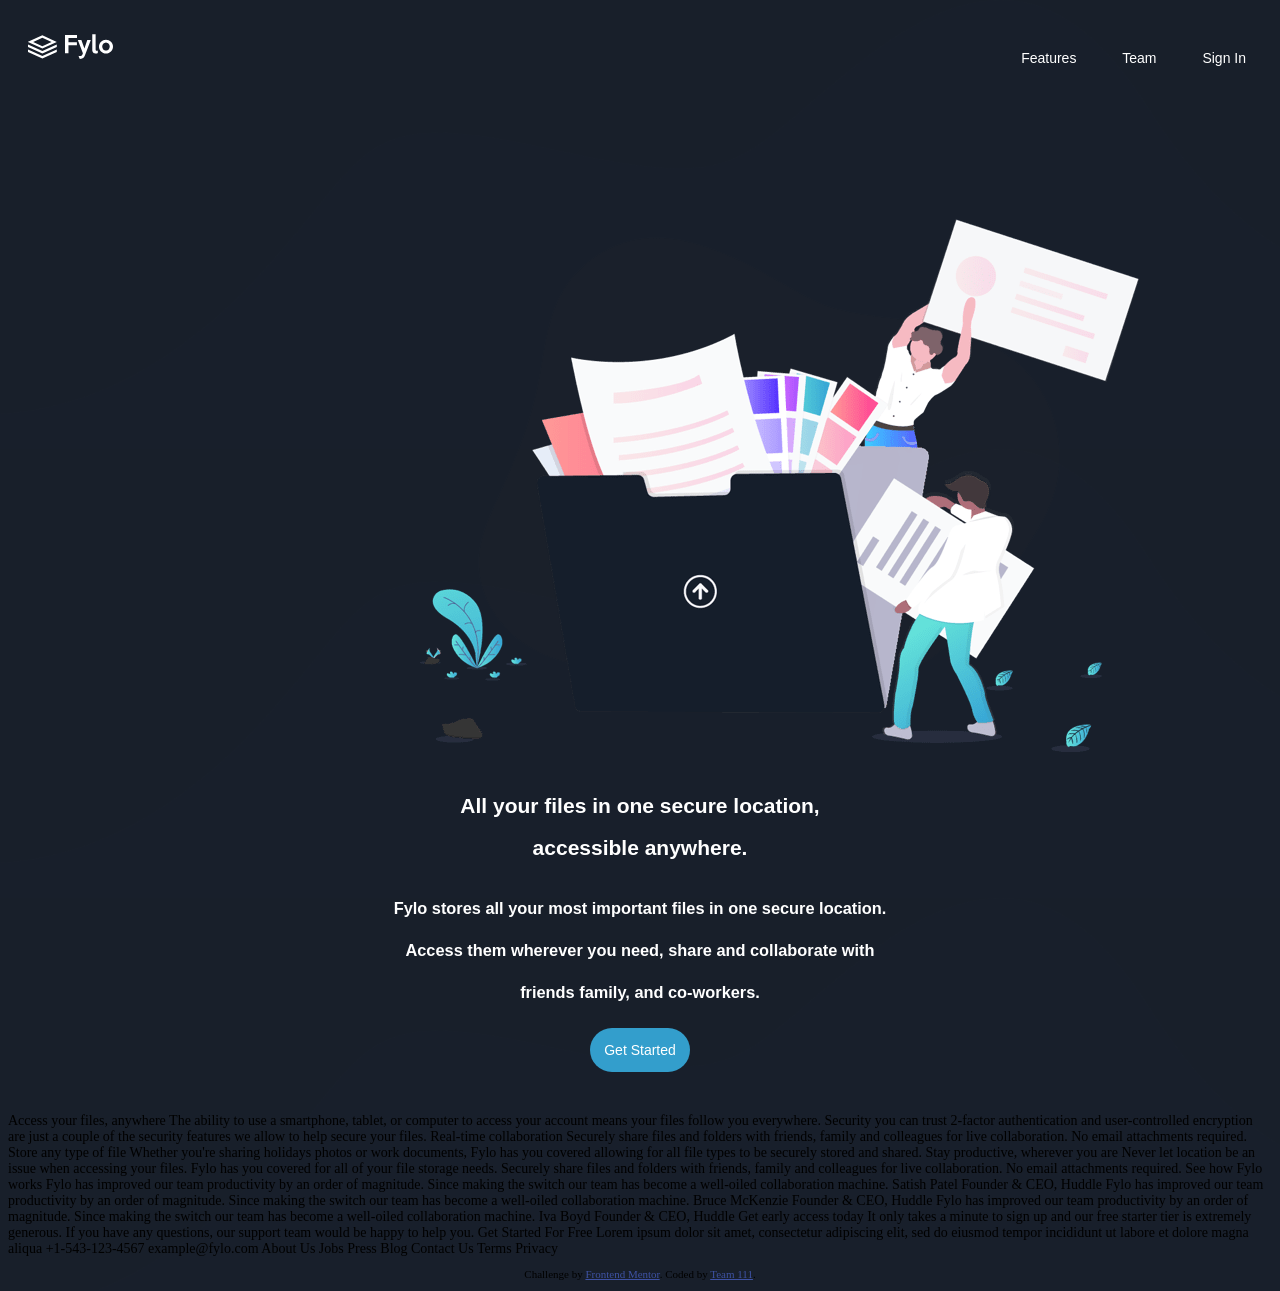
==== index.html @ 0389bb08 "added first section" ====
<!DOCTYPE html>
<html lang="en">
<head>
  <meta charset="UTF-8">
  <meta name="viewport" content="width=device-width, initial-scale=1.0"> <!-- displays site properly based on user's device -->

  <link rel="icon" type="image/png" sizes="32x32" href="./images/favicon-32x32.png">
  <link rel="stylesheet" href="style.css">
  <title>Frontend Mentor | Fylo landing page with dark theme and features grid</title>

 
</head>
<body>
  <section class="home-section">
  <nav id="navbar">
        <!-- navigation bar -->
        <div class="navigator">
         <a href="#" class="logo"> <img src="images/logo.svg"  alt="logo"> </a>
            <ul>
                <li><a href="#">Features</a></li>
                <li><a href="#">Team</a></li>
                <li><a href="#">Sign In</a></li>
            </ul>
        </div>
</nav>
<div class="home-texts">
  <img src="images/illustration-intro.png" class="intro-illustration" alt="">
<h2>  All your files in one secure location,<br> accessible anywhere.</h2>
<h3>
  Fylo stores all your most important files in one secure location. <br> Access them wherever 
  you need, share and collaborate with <br> friends family, and co-workers.</h3>
<a href="#" class="get-started-btn">  Get Started
</a>
</div>
</section>




  Access your files, anywhere

  The ability to use a smartphone, tablet, or computer to access your account means your 
  files follow you everywhere.

  Security you can trust

  2-factor authentication and user-controlled encryption are just a couple of the security 
  features we allow to help secure your files.

  Real-time collaboration

  Securely share files and folders with friends, family and colleagues for live collaboration. 
  No email attachments required.

  Store any type of file

  Whether you're sharing holidays photos or work documents, Fylo has you covered allowing for all 
  file types to be securely stored and shared.

  Stay productive, wherever you are

  Never let location be an issue when accessing your files. Fylo has you covered for all of your file 
  storage needs.

  Securely share files and folders with friends, family and colleagues for live collaboration. No email 
  attachments required.

  See how Fylo works

  Fylo has improved our team productivity by an order of magnitude. Since making the switch our team has 
  become a well-oiled collaboration machine.

  Satish Patel
  Founder & CEO, Huddle

  Fylo has improved our team productivity by an order of magnitude. Since making the switch our team has 
  become a well-oiled collaboration machine.

  Bruce McKenzie
  Founder & CEO, Huddle

  Fylo has improved our team productivity by an order of magnitude. Since making the switch our team has 
  become a well-oiled collaboration machine.

  Iva Boyd
  Founder & CEO, Huddle

  Get early access today

  It only takes a minute to sign up and our free starter tier is extremely generous. If you have any 
  questions, our support team would be happy to help you.

  Get Started For Free

  Lorem ipsum dolor sit amet, consectetur adipiscing elit, sed do eiusmod tempor incididunt ut labore et 
  dolore magna aliqua

  +1-543-123-4567
  example@fylo.com

  About Us
  Jobs
  Press
  Blog

  Contact Us
  Terms
  Privacy

  <footer>
    <p class="attribution">
      Challenge by <a href="https://www.frontendmentor.io?ref=challenge" target="_blank">Frontend Mentor</a>. 
      Coded by <a href="#">Team 111</a>.
    </p>
  </footer>
</body>
</html>
---- style.css ----
body{
    background-image: url('images/bg-curvy-desktop.svg');
    background-color: hsl(218, 28%, 13%);
    font-size: 14px;
}
/* for entire home section */
.home-section{
    margin-bottom: 3em;
    font-family:sans-serif;
    /* border: 2px solid red; */
}
/* for all the texts on the first section i.e all home texts */
.home-texts{
    text-align: center;
    color: hsl(0, 0%, 100%);
    line-height: 3em;
    }
    

/* logo styling */
a img{
    height: 25px;
    margin-left: 1em;
    /* margin-top: 3em; */
    position: relative;
    top: 26px;
    left: 6px;
}
/* for the nav links */
.navigator{
    position: fixed;
    width: 100%;
    
}

nav ul li {
    list-style-type: none;
    display: inline;
    margin-right: 3em;
    margin-top: 1em;
    /* margin: 0.5em 2em 2em 4em; */
}

nav ul li a {
    text-decoration: none;
    color: hsl(0, 0%, 100%);
    /* border: 2px solid red; */

}
nav ul li a:hover{
    text-decoration: underline;
}

nav ul {
    text-align: right;
}

.intro-illustration{
    position: relative;
    margin-top:15em;
    margin-left: 20em;
}
.get-started-btn{
    text-decoration: none;
    color: hsl(0, 0%, 100%);
    border: 15px   hsl(198, 60%, 50%);
    border-radius: 30px;
    background-color:  hsl(198, 60%, 50%);
    padding: 1em;
}

  .attribution { font-size: 11px; text-align: center; }
  .attribution a { color: hsl(228, 45%, 44%); }
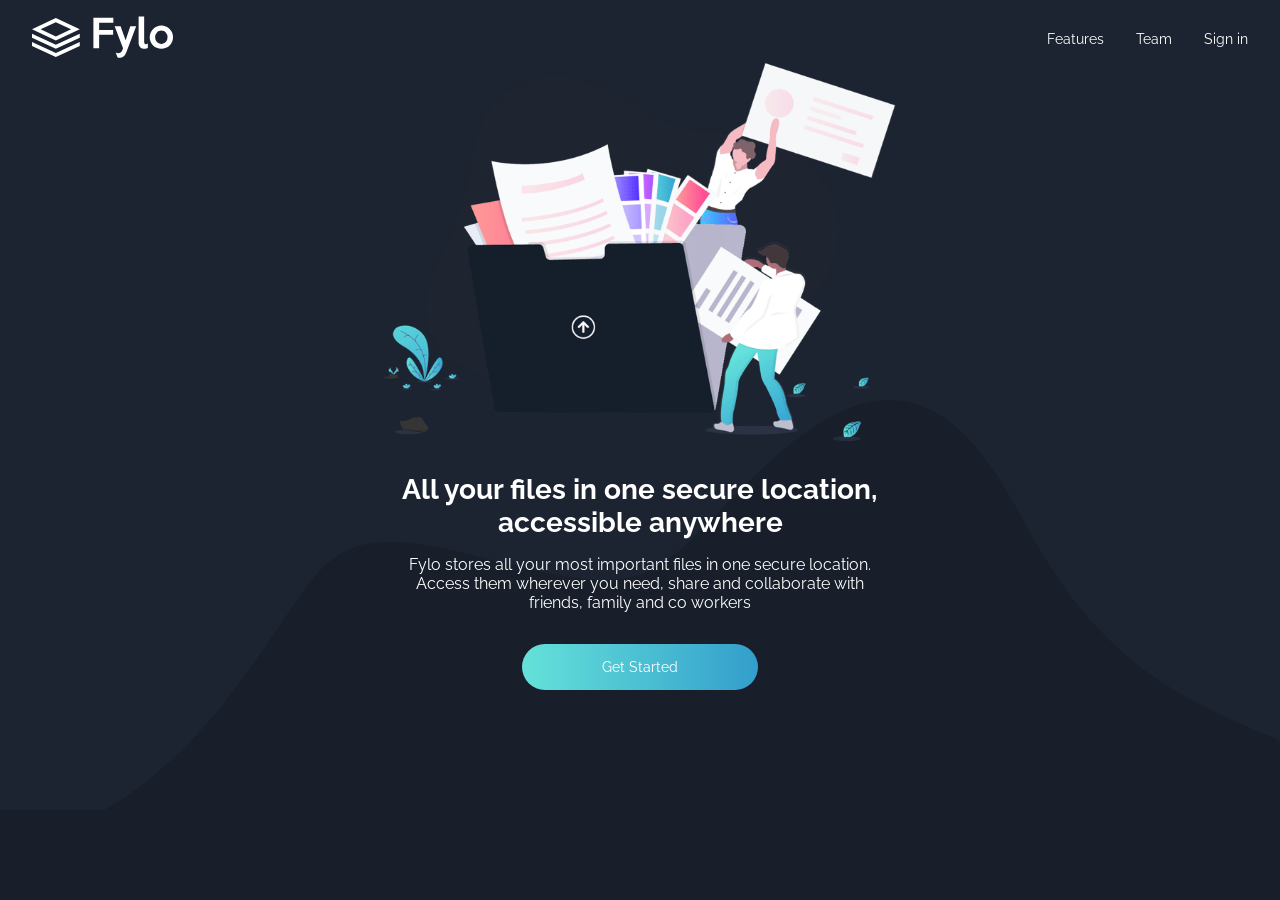
==== commit b5b84fd1: "Header section only" ====
--- a/index.html
+++ b/index.html
@@ -1,117 +1,48 @@
 <!DOCTYPE html>
 <html lang="en">
 <head>
-  <meta charset="UTF-8">
-  <meta name="viewport" content="width=device-width, initial-scale=1.0"> <!-- displays site properly based on user's device -->
-
-  <link rel="icon" type="image/png" sizes="32x32" href="./images/favicon-32x32.png">
-  <link rel="stylesheet" href="style.css">
-  <title>Frontend Mentor | Fylo landing page with dark theme and features grid</title>
-
- 
+    <meta charset="UTF-8">
+    <meta http-equiv="X-UA-Compatible" content="IE=edge">
+    <meta name="viewport" content="width=device-width, initial-scale=1.0">
+    <link rel="stylesheet" href="style.css">
+    <link rel="preconnect" href="https://fonts.googleapis.com">
+    <link rel="preconnect" href="https://fonts.gstatic.com" crossorigin>
+    <link href="https://fonts.googleapis.com/css2?family=Raleway:wght@400;700&display=swap" rel="stylesheet">
+    <link rel="preconnect" href="https://fonts.googleapis.com">
+    <link rel="preconnect" href="https://fonts.gstatic.com" crossorigin>
+    <link href="https://fonts.googleapis.com/css2?family=Open+Sans:wght@400;700&display=swap" rel="stylesheet">
+    <title>Fylo</title>
 </head>
 <body>
-  <section class="home-section">
-  <nav id="navbar">
-        <!-- navigation bar -->
-        <div class="navigator">
-         <a href="#" class="logo"> <img src="images/logo.svg"  alt="logo"> </a>
-            <ul>
-                <li><a href="#">Features</a></li>
-                <li><a href="#">Team</a></li>
-                <li><a href="#">Sign In</a></li>
-            </ul>
-        </div>
-</nav>
-<div class="home-texts">
-  <img src="images/illustration-intro.png" class="intro-illustration" alt="">
-<h2>  All your files in one secure location,<br> accessible anywhere.</h2>
-<h3>
-  Fylo stores all your most important files in one secure location. <br> Access them wherever 
-  you need, share and collaborate with <br> friends family, and co-workers.</h3>
-<a href="#" class="get-started-btn">  Get Started
-</a>
-</div>
-</section>
-
-
-
-
-  Access your files, anywhere
-
-  The ability to use a smartphone, tablet, or computer to access your account means your 
-  files follow you everywhere.
-
-  Security you can trust
-
-  2-factor authentication and user-controlled encryption are just a couple of the security 
-  features we allow to help secure your files.
-
-  Real-time collaboration
-
-  Securely share files and folders with friends, family and colleagues for live collaboration. 
-  No email attachments required.
-
-  Store any type of file
-
-  Whether you're sharing holidays photos or work documents, Fylo has you covered allowing for all 
-  file types to be securely stored and shared.
-
-  Stay productive, wherever you are
-
-  Never let location be an issue when accessing your files. Fylo has you covered for all of your file 
-  storage needs.
-
-  Securely share files and folders with friends, family and colleagues for live collaboration. No email 
-  attachments required.
-
-  See how Fylo works
-
-  Fylo has improved our team productivity by an order of magnitude. Since making the switch our team has 
-  become a well-oiled collaboration machine.
-
-  Satish Patel
-  Founder & CEO, Huddle
-
-  Fylo has improved our team productivity by an order of magnitude. Since making the switch our team has 
-  become a well-oiled collaboration machine.
-
-  Bruce McKenzie
-  Founder & CEO, Huddle
-
-  Fylo has improved our team productivity by an order of magnitude. Since making the switch our team has 
-  become a well-oiled collaboration machine.
-
-  Iva Boyd
-  Founder & CEO, Huddle
-
-  Get early access today
-
-  It only takes a minute to sign up and our free starter tier is extremely generous. If you have any 
-  questions, our support team would be happy to help you.
-
-  Get Started For Free
-
-  Lorem ipsum dolor sit amet, consectetur adipiscing elit, sed do eiusmod tempor incididunt ut labore et 
-  dolore magna aliqua
-
-  +1-543-123-4567
-  example@fylo.com
-
-  About Us
-  Jobs
-  Press
-  Blog
-
-  Contact Us
-  Terms
-  Privacy
-
-  <footer>
-    <p class="attribution">
-      Challenge by <a href="https://www.frontendmentor.io?ref=challenge" target="_blank">Frontend Mentor</a>. 
-      Coded by <a href="#">Team 111</a>.
-    </p>
-  </footer>
+   <div class="outer">
+       <div class="container">
+           <div class="home-section">
+               <nav>
+                   <div class="logo">
+                       <img src="./images/logo.svg" alt="logo">
+                   </div>
+                   <div class="links">
+                       <ul>
+                           <li><a href="#">Features</a></li>
+                           <li><a href="#">Team</a></li>
+                           <li><a href="#">Sign in</a></li>
+                       </ul>
+                   </div>
+               </nav>
+               <div class="home-texts">
+                   <img src="./images/illustration-intro.png" alt="illustration intro">
+                   <h1>All your files in one secure location, <br>
+                    accessible anywhere</h1>
+                    <h3>Fylo stores all your most important files in one secure location. <br>
+                        Access them wherever you need, share and collaborate with <br>
+                        friends, family and co workers </h3>
+                    <a class="btn-get-started" href="#">Get Started</a>
+               </div>
+               <div class="wave">
+                   <img src="./images/bg-curvy-desktop.svg" alt="wave">
+               </div>
+           </div>
+       </div>
+   </div>
 </body>
 </html>
--- a/style.css
+++ b/style.css
@@ -1,73 +1,81 @@
+*{
+    margin: 0;
+    padding: 0;
+    box-sizing: border-box;
+}
 body{
-    background-image: url('images/bg-curvy-desktop.svg');
     background-color: hsl(218, 28%, 13%);
     font-size: 14px;
+    font-family: 'Open Sans', sans-serif;
 }
-/* for entire home section */
+body a,h1,h2,h3{
+    color: #fff;
+    text-decoration: none;
+    font-family: 'Raleway', sans-serif;
+}
+body ul{
+    list-style: none;
+}
+.container{
+    max-width: 1440px;
+    margin: 0 auto;
+}
+.outer{
+    background: hsl(217, 28%, 15%);
+}
 .home-section{
-    margin-bottom: 3em;
-    font-family:sans-serif;
-    /* border: 2px solid red; */
-}
-/* for all the texts on the first section i.e all home texts */
-.home-texts{
-    text-align: center;
-    color: hsl(0, 0%, 100%);
-    line-height: 3em;
-    }
-    
-
-/* logo styling */
-a img{
-    height: 25px;
-    margin-left: 1em;
-    /* margin-top: 3em; */
-    position: relative;
-    top: 26px;
-    left: 6px;
-}
-/* for the nav links */
-.navigator{
-    position: fixed;
-    width: 100%;
+    height: 90vh;
     
 }
-
-nav ul li {
-    list-style-type: none;
-    display: inline;
-    margin-right: 3em;
-    margin-top: 1em;
-    /* margin: 0.5em 2em 2em 4em; */
+nav{
+    display: flex;
+    align-items: center;
+    justify-content: space-between;
+    margin: 0 2rem;
+    padding-top: 1rem;
 }
-
-nav ul li a {
-    text-decoration: none;
-    color: hsl(0, 0%, 100%);
-    /* border: 2px solid red; */
-
+nav .links ul{
+    display: flex;
 }
-nav ul li a:hover{
-    text-decoration: underline;
+nav .links ul li{
+    margin-left: 2rem;
 }
-
-nav ul {
-    text-align: right;
+nav .logo img{
+    width: 80%;
 }
-
-.intro-illustration{
+.home-texts{
+    display: grid;
+    place-items: center;
+    text-align: center;
     position: relative;
-    margin-top:15em;
-    margin-left: 20em;
+    z-index: 20;
 }
-.get-started-btn{
-    text-decoration: none;
-    color: hsl(0, 0%, 100%);
-    border: 15px   hsl(198, 60%, 50%);
-    border-radius: 30px;
-    background-color:  hsl(198, 60%, 50%);
-    padding: 1em;
+.home-texts img{
+    width: 40%;
 }
-
-  .attribution { font-size: 11px; text-align: center; }
-  .attribution a { color: hsl(228, 45%, 44%); }
+.home-texts h1{
+    padding: 2rem 0 1rem 0;
+}
+.home-texts h3{
+    font-weight: 400;
+    padding-bottom: 2rem;
+}
+.home-texts .btn-get-started{
+    background: linear-gradient(to right, hsl(176, 68%, 64%), hsl(198, 60%, 50%));
+    padding: 15px 80px;
+    border-radius: 50px;
+}
+.wave{
+    position: absolute;
+    right: 0;
+    left: 0;
+    top: 25rem;
+    z-index: 10;
+    overflow-x: hidden;
+}
+.wave img{
+    width: 100vw;
+    height: 30rem;
+    max-width: 100vw;
+    margin: 0 calc(-50vw + 50%);
+}
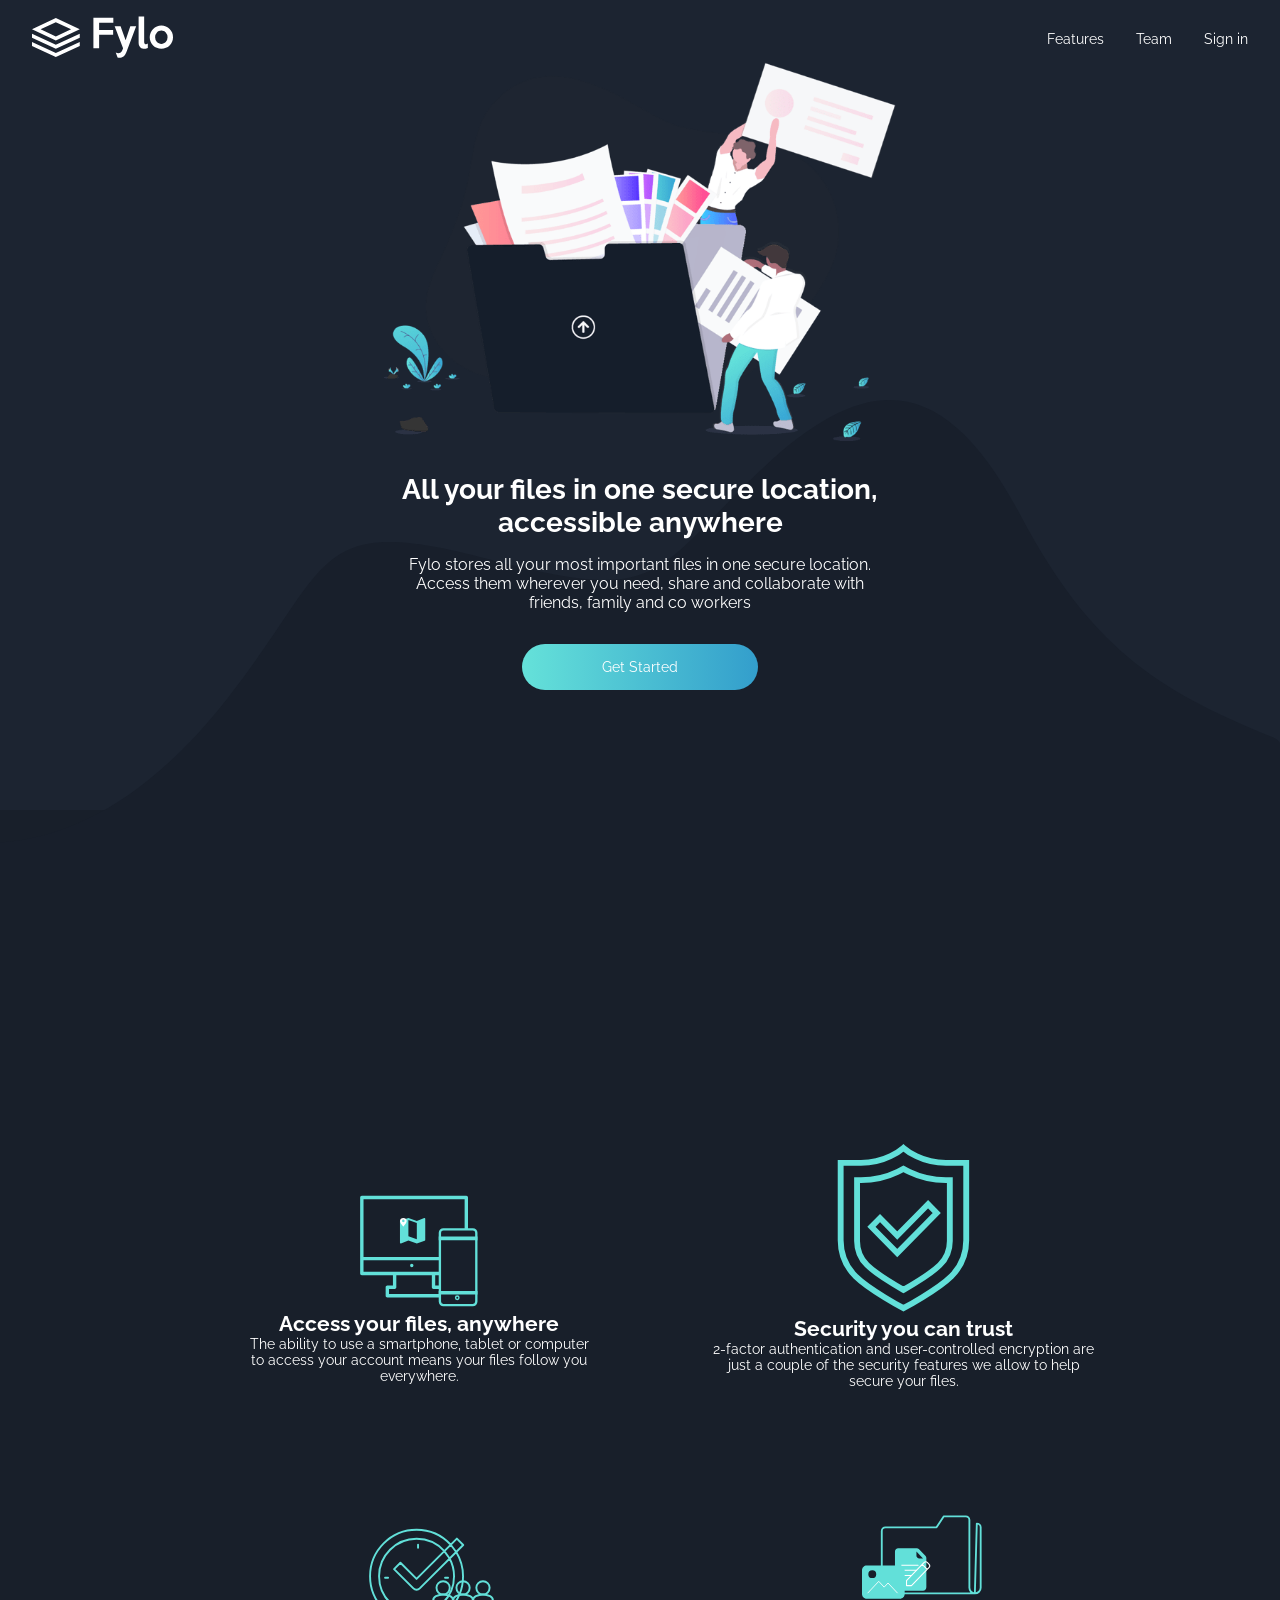
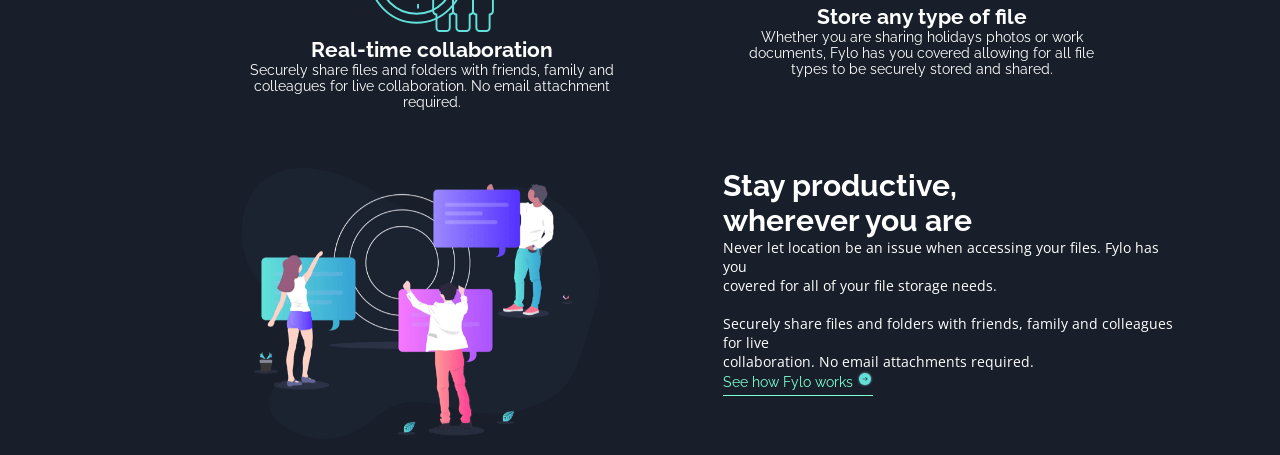
==== commit 956345e9: "added second section" ====
--- a/index.html
+++ b/index.html
@@ -44,5 +44,66 @@
            </div>
        </div>
    </div>
+   <section>
+    <div class="row">
+      <div class="column-1">
+        <!--Image-->
+      <img class="icon-image" src="images/icon-access-anywhere.svg" alt="This is an icon">
+        <h1>Access your files, anywhere</h1>
+        <p class="P1">The ability to use a smartphone, tablet or computer<br>
+          to access your account means your files follow you <br>
+          everywhere.</p>
+      </div>
+
+      <div class="column-2">
+        <!--Image-->
+        <img class="icon-image" src="images/icon-security.svg" alt="this is an icon">
+        <h1>Security you can trust</h1>
+        <p class="P1">2-factor authentication and user-controlled encryption are <br>
+          just a couple of the security features we allow to help <br>
+          secure your files.</p>
+      </div>
+    </div>
+
+    <div class="row">
+
+      <div class="column-1">
+        <img class="icon-image" src="images/icon-collaboration.svg" alt="This is also an Icon">
+
+        <h1>Real-time collaboration</h1>
+        <p class="P1">Securely share files and folders with friends, family and <br>
+          colleagues for live collaboration. No email attachment <br>
+          required.</p>
+      </div>
+      <br><br>
+      <div class="column-2">
+        <img class="icon-image" src="images/icon-any-file.svg" alt="This is an Icon">
+        <h1>Store any type of file</h1>
+        <p class="P1">Whether you are sharing holidays photos or work <br>
+          documents, Fylo has you covered allowing for all file <br>
+           types to be securely stored and shared.</p>
+      </div>
+
+    </div>
+
+
+    <div class="bottom">
+      <img class="illustration-image" src="images/illustration-stay-productive.png" alt="this is a picture">
+      <h1 class="arrow">Stay productive,<br> wherever you are</h1>
+      <p class="P2">Never let location be an issue when accessing
+        your files. Fylo has you  <br>
+        covered for all of your file storage needs.</p><br>
+      <p class="P2">Securely share files and folders with friends, family and colleagues for live <br>
+
+        collaboration. No email attachments required.</p>
+        <div class="move">
+        <a href="#" class="third-link">See how Fylo works
+          <img src="images/icon-arrow.svg"></a>
+        </div>
+    </div>
+    <div>
+     
+    </div>
+  </section>
 </body>
 </html>
--- a/style.css
+++ b/style.css
@@ -78,4 +78,71 @@
     height: 30rem;
     max-width: 100vw;
     margin: 0 calc(-50vw + 50%);
-}+}
+section{
+    display: -ms-grid;
+    display: grid;
+    place-items: center;
+    text-align: center;
+    width: 100%;
+    margin: 1rem 2rem;
+    padding-top: 18rem;
+}
+.icon-image{
+    width: 35%;
+}
+.h3 {
+  text-align: left;
+  ;
+}
+.P1{
+    font-weight: 400 700;
+    padding-bottom: 2em;
+    font-family: 'Raleway', sans-serif;
+    color: #fff;
+}
+
+.row {
+  margin: 30px;
+  width: 100%;
+  position: relative;
+}
+.column-1 {
+  float: left;
+  margin-left: 17%;
+  margin-top: 4%;
+}
+.column-2 {
+  float: right;
+  margin-right: 17%;
+}
+
+.bottom {
+  width: 80%;
+}
+
+.illustration-image {
+  float: left;
+  width: 35%;
+  margin-left: 8%;
+  margin-right: 12%;
+
+}
+
+.P2 {
+  text-align: left;
+  color: white;
+}
+.arrow{
+  font-size: 30px;
+  text-align: left;
+}
+.third-link{
+  color: aquamarine;
+  border-bottom: 1.5px solid;
+  padding-bottom: 5px;
+  
+}
+.move{
+  text-align: left;
+}
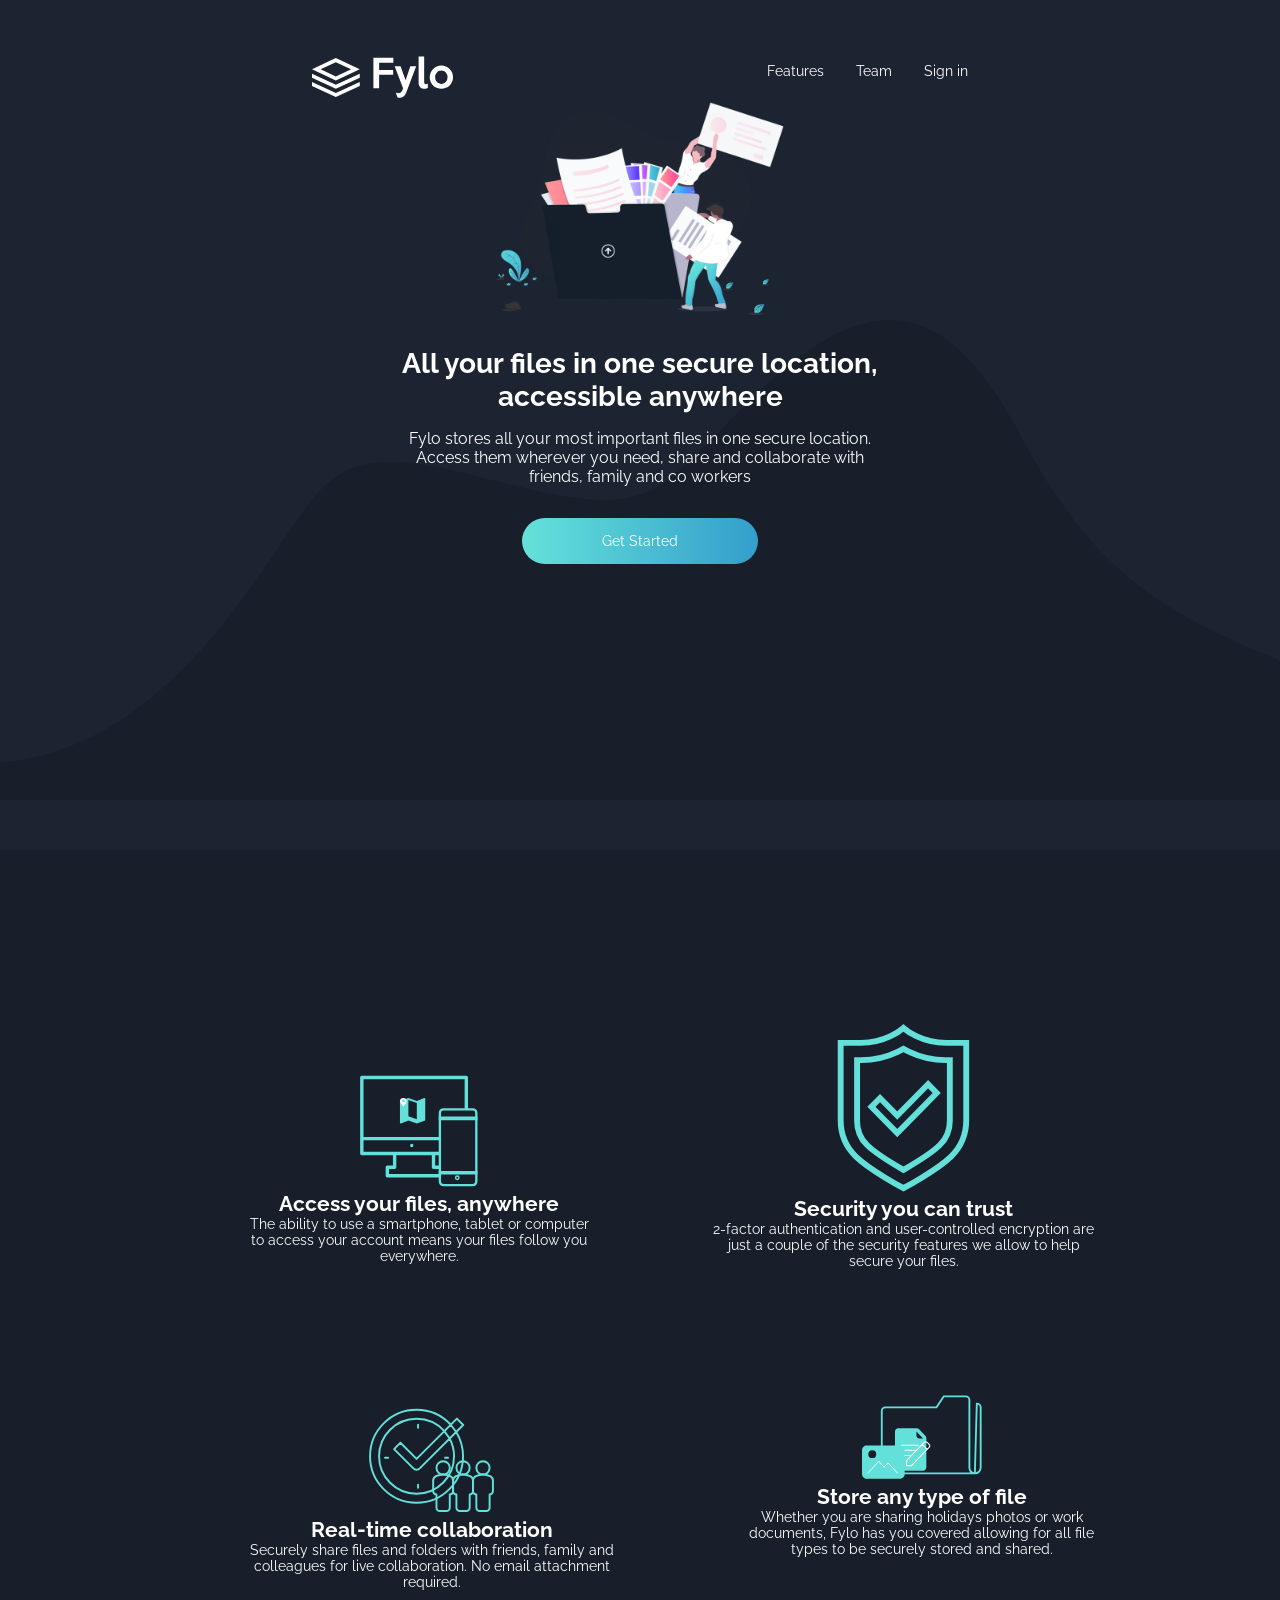
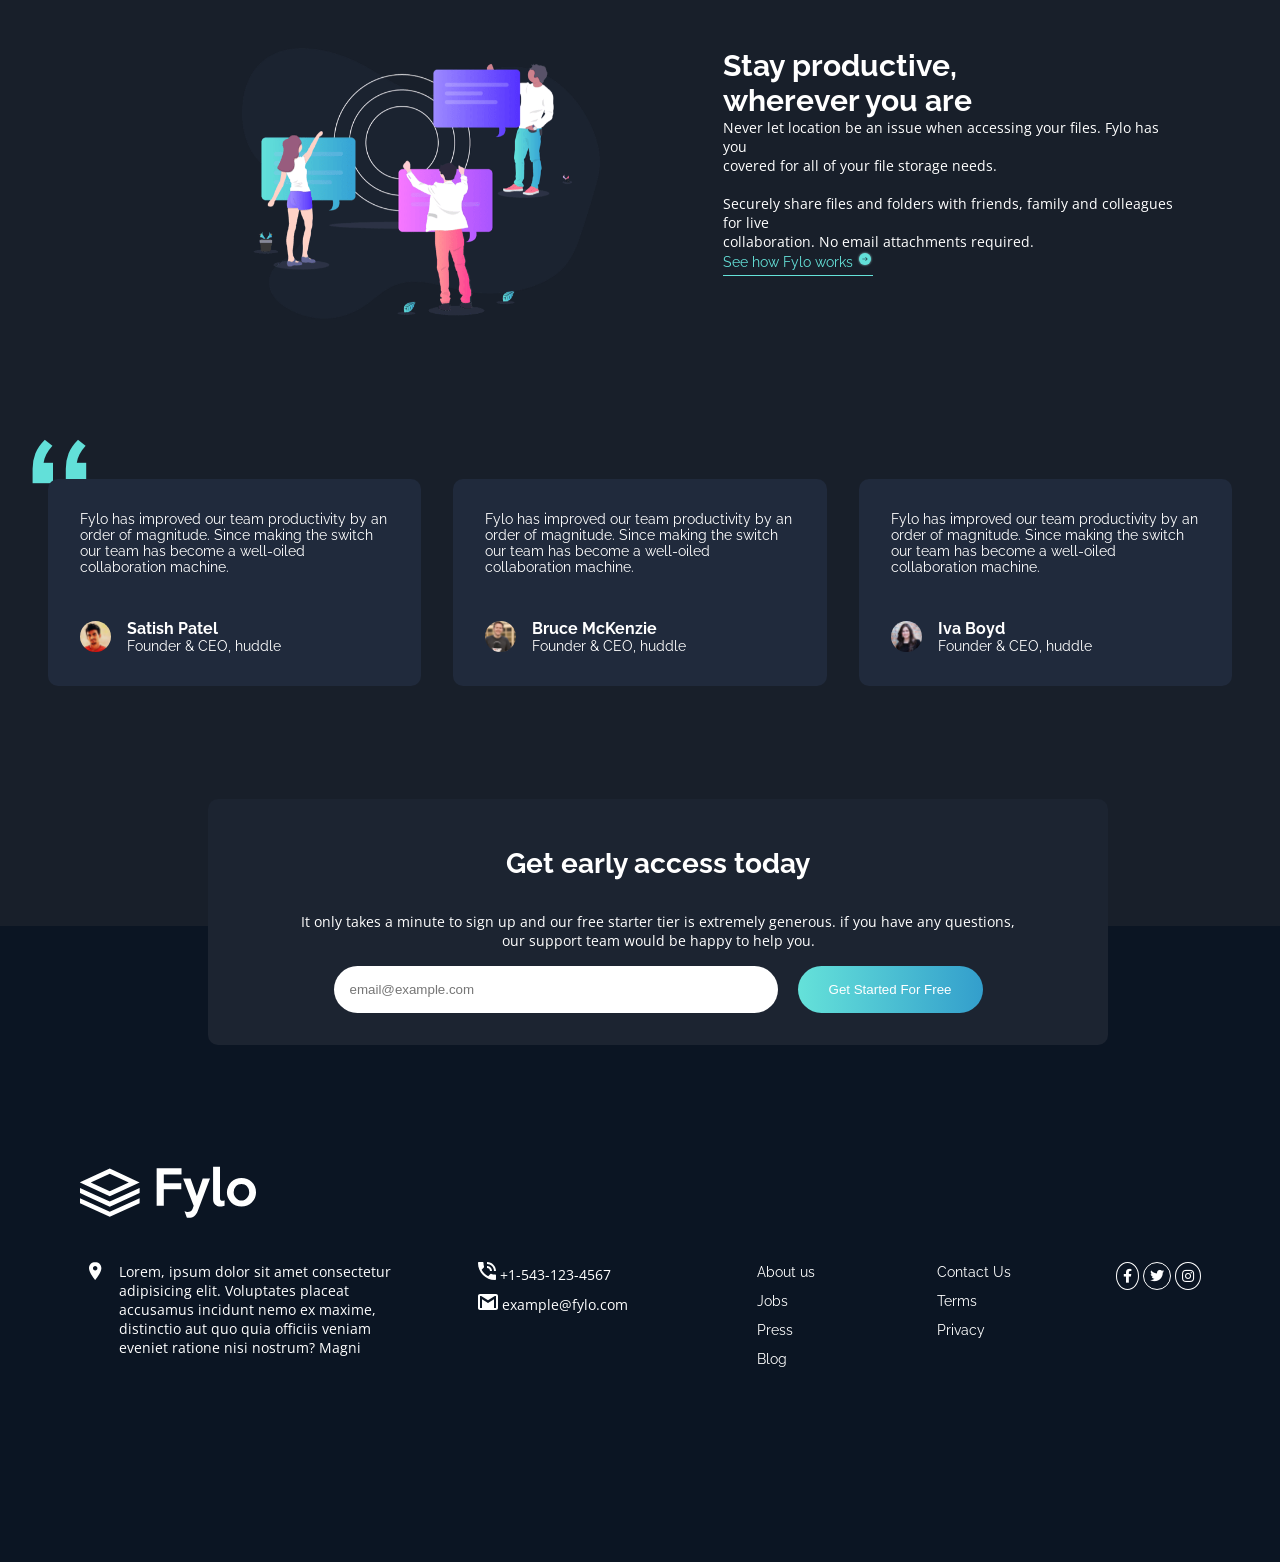
==== commit 922b8a98: "added comment-section to footer" ====
--- a/index.html
+++ b/index.html
@@ -1,54 +1,58 @@
 <!DOCTYPE html>
 <html lang="en">
+
 <head>
-    <meta charset="UTF-8">
-    <meta http-equiv="X-UA-Compatible" content="IE=edge">
-    <meta name="viewport" content="width=device-width, initial-scale=1.0">
-    <link rel="stylesheet" href="style.css">
-    <link rel="preconnect" href="https://fonts.googleapis.com">
-    <link rel="preconnect" href="https://fonts.gstatic.com" crossorigin>
-    <link href="https://fonts.googleapis.com/css2?family=Raleway:wght@400;700&display=swap" rel="stylesheet">
-    <link rel="preconnect" href="https://fonts.googleapis.com">
-    <link rel="preconnect" href="https://fonts.gstatic.com" crossorigin>
-    <link href="https://fonts.googleapis.com/css2?family=Open+Sans:wght@400;700&display=swap" rel="stylesheet">
-    <title>Fylo</title>
+  <meta charset="UTF-8">
+  <meta http-equiv="X-UA-Compatible" content="IE=edge">
+  <meta name="viewport" content="width=device-width, initial-scale=1.0">
+  <link rel="stylesheet" href="style.css">
+  <link rel="preconnect" href="https://fonts.googleapis.com">
+  <link rel="preconnect" href="https://fonts.gstatic.com" crossorigin>
+  <link href="https://fonts.googleapis.com/css2?family=Raleway:wght@400;700&display=swap" rel="stylesheet">
+  <link rel="preconnect" href="https://fonts.googleapis.com">
+  <link rel="preconnect" href="https://fonts.gstatic.com" crossorigin>
+  <link href="https://fonts.googleapis.com/css2?family=Open+Sans:wght@400;700&display=swap" rel="stylesheet">
+  <link rel="stylesheet" href="https://use.fontawesome.com/releases/v5.15.4/css/all.css"
+        integrity="sha384-DyZ88mC6Up2uqS4h/KRgHuoeGwBcD4Ng9SiP4dIRy0EXTlnuz47vAwmeGwVChigm" crossorigin="anonymous" />
+  <title>Fylo</title>
 </head>
+
 <body>
-   <div class="outer">
-       <div class="container">
-           <div class="home-section">
-               <nav>
-                   <div class="logo">
-                       <img src="./images/logo.svg" alt="logo">
-                   </div>
-                   <div class="links">
-                       <ul>
-                           <li><a href="#">Features</a></li>
-                           <li><a href="#">Team</a></li>
-                           <li><a href="#">Sign in</a></li>
-                       </ul>
-                   </div>
-               </nav>
-               <div class="home-texts">
-                   <img src="./images/illustration-intro.png" alt="illustration intro">
-                   <h1>All your files in one secure location, <br>
-                    accessible anywhere</h1>
-                    <h3>Fylo stores all your most important files in one secure location. <br>
-                        Access them wherever you need, share and collaborate with <br>
-                        friends, family and co workers </h3>
-                    <a class="btn-get-started" href="#">Get Started</a>
-               </div>
-               <div class="wave">
-                   <img src="./images/bg-curvy-desktop.svg" alt="wave">
-               </div>
-           </div>
-       </div>
-   </div>
-   <section>
+  <div class="outer">
+    <div class="container">
+      <div class="home-section">
+        <nav>
+          <div class="logo">
+            <img src="./images/logo.svg" alt="logo">
+          </div>
+          <div class="links">
+            <ul>
+              <li><a href="#">Features</a></li>
+              <li><a href="#">Team</a></li>
+              <li><a href="#">Sign in</a></li>
+            </ul>
+          </div>
+        </nav>
+        <div class="home-texts">
+          <img src="./images/illustration-intro.png" alt="illustration intro">
+          <h1>All your files in one secure location, <br>
+            accessible anywhere</h1>
+          <h3>Fylo stores all your most important files in one secure location. <br>
+            Access them wherever you need, share and collaborate with <br>
+            friends, family and co workers </h3>
+          <a class="btn-get-started" href="#">Get Started</a>
+        </div>
+        <div class="wave">
+          <img src="./images/bg-curvy-desktop.svg" alt="wave">
+        </div>
+      </div>
+    </div>
+  </div>
+  <section>
     <div class="row">
       <div class="column-1">
         <!--Image-->
-      <img class="icon-image" src="images/icon-access-anywhere.svg" alt="This is an icon">
+        <img class="icon-image" src="images/icon-access-anywhere.svg" alt="This is an icon">
         <h1>Access your files, anywhere</h1>
         <p class="P1">The ability to use a smartphone, tablet or computer<br>
           to access your account means your files follow you <br>
@@ -64,7 +68,6 @@
           secure your files.</p>
       </div>
     </div>
-
     <div class="row">
 
       <div class="column-1">
@@ -81,7 +84,7 @@
         <h1>Store any type of file</h1>
         <p class="P1">Whether you are sharing holidays photos or work <br>
           documents, Fylo has you covered allowing for all file <br>
-           types to be securely stored and shared.</p>
+          types to be securely stored and shared.</p>
       </div>
 
     </div>
@@ -91,19 +94,149 @@
       <img class="illustration-image" src="images/illustration-stay-productive.png" alt="this is a picture">
       <h1 class="arrow">Stay productive,<br> wherever you are</h1>
       <p class="P2">Never let location be an issue when accessing
-        your files. Fylo has you  <br>
+        your files. Fylo has you <br>
         covered for all of your file storage needs.</p><br>
       <p class="P2">Securely share files and folders with friends, family and colleagues for live <br>
 
         collaboration. No email attachments required.</p>
-        <div class="move">
+      <div class="move">
         <a href="#" class="third-link">See how Fylo works
           <img src="images/icon-arrow.svg"></a>
-        </div>
+      </div>
     </div>
     <div>
-     
+
     </div>
   </section>
+  <div>
+    <div class="relative">
+      <div class="comments">
+        <div class="quote">
+          <img src="./images/bg-quotes.png" alt="">
+        </div>
+        <div class="box">
+          <p class="P1">Fylo has improved our team productivity by an order of magnitude. Since making the switch our
+            team
+            has become a well-oiled collaboration machine.</p>
+          <div class="person">
+            <img src="./images/profile-1.jpg" alt="">
+            <div class="name">
+              <h3>Satish Patel</h3>
+              <p class="P1">Founder & CEO, huddle</p>
+            </div>
+          </div>
+        </div>
+        <div class="box">
+          <p class="P1">Fylo has improved our team productivity by an order of magnitude. Since making the switch our
+            team
+            has become a well-oiled collaboration machine.</p>
+          <div class="person">
+            <img src="./images/profile-2.jpg" alt="">
+            <div class="name">
+              <h3>Bruce McKenzie</h3>
+              <p class="P1">Founder & CEO, huddle</p>
+            </div>
+          </div>
+        </div>
+
+        <div class="box">
+          <p class="P1">Fylo has improved our team productivity by an order of magnitude. Since making the switch our
+            team
+            has become a well-oiled collaboration machine.</p>
+          <div class="person">
+            <img src="./images/profile-3.jpg" alt="">
+            <div class="name">
+              <h3>Iva Boyd</h3>
+              <p class="P1">Founder & CEO, huddle</p>
+            </div>
+          </div>
+        </div>
+        <div class="pop-up">
+          <h1>Get early access today</h1>
+          <p>It only takes a minute to sign up and our free starter tier is extremely generous. if you have any
+            questions, our support team would be happy to help you.</p>
+          <form action="#">
+            <input type="email" placeholder="email@example.com">
+            <input type="submit" value="Get Started For Free">
+          </form>
+        </div>
+      </div>
+      <footer>
+        <div class="flogo">
+            <svg width="176" height="52" xmlns="http://www.w3.org/2000/svg">
+                <g fill="#FFF" fill-rule="evenodd">
+                    <path
+                        d="M0 16.372v.128l29.754 13.764 29.859-13.811v-.035L29.754 2.608 0 16.372zm10.727.064l19.028-8.802 19.03 8.802-19.031 8.801-19.027-8.801zM29.754 35.61L0 22.052v5.014l29.754 13.59L59.613 27.02v-5.015L29.754 35.61zm0 10.17L0 32.22v5.015l29.754 13.591L59.613 37.19v-5.014L29.754 45.78zM169.216 26.22a8.564 8.564 0 0 0-2.285-5.892 7.675 7.675 0 0 0-2.473-1.768 7.259 7.259 0 0 0-3.015-.636 7.259 7.259 0 0 0-3.015.636 7.674 7.674 0 0 0-2.473 1.768 8.565 8.565 0 0 0-2.285 5.893 8.564 8.564 0 0 0 2.285 5.893 7.674 7.674 0 0 0 2.473 1.767 7.258 7.258 0 0 0 3.015.637 7.258 7.258 0 0 0 3.015-.637 7.675 7.675 0 0 0 2.473-1.767 8.563 8.563 0 0 0 2.285-5.893zm6.784 0c0 2.044-.377 3.937-1.13 5.681a13.849 13.849 0 0 1-3.11 4.526c-1.319 1.273-2.866 2.279-4.64 3.017-1.775.739-3.667 1.108-5.677 1.108s-3.894-.37-5.653-1.108a14.659 14.659 0 0 1-4.617-3.04 14.116 14.116 0 0 1-3.11-4.55c-.753-1.744-1.13-3.622-1.13-5.633 0-1.98.385-3.842 1.154-5.586a14.718 14.718 0 0 1 3.133-4.573 14.457 14.457 0 0 1 4.617-3.064c1.759-.739 3.627-1.108 5.606-1.108 2.01 0 3.902.369 5.677 1.108 1.774.738 3.321 1.744 4.64 3.017 1.32 1.272 2.356 2.789 3.11 4.549.753 1.76 1.13 3.645 1.13 5.657zm-31.422 13.483a9.087 9.087 0 0 1-1.814.613 9.217 9.217 0 0 1-2.096.236c-1.005 0-1.971-.134-2.898-.4a6.347 6.347 0 0 1-2.426-1.297c-.69-.597-1.24-1.375-1.649-2.334-.408-.958-.612-2.113-.612-3.465V.717h6.925v31.16c0 1.132.228 1.91.683 2.334.456.425.997.637 1.625.637.786 0 1.54-.236 2.262-.707v5.562zM130.02 12.55l-12.249 32.386c-.91 2.42-2.104 4.164-3.58 5.233-1.476 1.068-3.235 1.603-5.277 1.603a8.4 8.4 0 0 1-1.036-.071 7.784 7.784 0 0 1-1.083-.212l-2.262-6.317a8.974 8.974 0 0 0 1.65.59 6.61 6.61 0 0 0 1.6.211c1.069 0 2.042-.243 2.922-.73.879-.488 1.554-1.391 2.025-2.711l.943-2.734-10.506-27.248h7.396l6.266 17.536 5.889-17.536h7.302zm-28.502-4.102H83.806v8.769h17.478v5.94H83.806v16.688h-7.16V2.179h24.873v6.27z" />
+                </g>
+            </svg>
+        </div>
+        <div class="container">
+            <div class="loca">
+                <div class="f1">
+                    <div class="location">
+                        <svg width="13" height="18" xmlns="http://www.w3.org/2000/svg">
+                            <path
+                                d="M6.188 0C2.74 0 0 2.79 0 6.3 0 10.98 6.188 18 6.188 18s6.187-7.02 6.187-11.7c0-3.51-2.74-6.3-6.188-6.3zm0 8.55c-1.238 0-2.21-.99-2.21-2.25s.972-2.25 2.21-2.25c1.237 0 2.21.99 2.21 2.25s-.973 2.25-2.21 2.25z"
+                                fill="#FFF" fill-rule="evenodd" />
+                        </svg>
+                    </div>
+                </div>
+                <div class="f5">
+                    <div class="lorem">
+                        <span>Lorem, ipsum dolor sit amet consectetur adipisicing elit. Voluptates placeat accusamus
+                            incidunt
+                            nemo ex maxime, distinctio aut quo quia officiis veniam eveniet ratione nisi nostrum? Magni
+                            </span>
+                    </div>
+                </div>
+            </div>
+            <div class="f2">
+                <div class="space">
+                    <svg width="18" height="18" xmlns="http://www.w3.org/2000/svg">
+                        <path
+                            d="M17 12.5c-1.2 0-2.4-.2-3.6-.6-.3-.1-.7 0-1 .2l-2.2 2.2c-2.8-1.4-5.1-3.8-6.6-6.6l2.2-2.2c.3-.3.4-.7.2-1-.3-1.1-.5-2.3-.5-3.5 0-.6-.4-1-1-1H1C.4 0 0 .4 0 1c0 9.4 7.6 17 17 17 .6 0 1-.4 1-1v-3.5c0-.6-.4-1-1-1zM16 9h2c0-5-4-9-9-9v2c3.9 0 7 3.1 7 7zm-4 0h2c0-2.8-2.2-5-5-5v2c1.7 0 3 1.3 3 3z"
+                            fill="#FFF" fill-rule="evenodd" />
+                    </svg>
+                    <span>+1-543-123-4567</span>
+                </div>
+                <div>
+                    <svg width="20" height="16" xmlns="http://www.w3.org/2000/svg">
+                        <g fill="none" fill-rule="evenodd">
+                            <path d="M-2-4h24v24H-2z" />
+                            <path
+                                d="M18 0H2C.9 0 0 .9 0 2v12c0 1.1.9 2 2 2h16c1.1 0 2-.9 2-2V2c0-1.1-.9-2-2-2zm0 14h-2V5.2L10 9 4 5.2V14H2V2h1.2L10 6.2 16.8 2H18v12z"
+                                fill="#FFF" />
+                        </g>
+                    </svg>
+                    <span>example@fylo.com</span>
+                </div>
+            </div>
+            <div class="f3">
+                <ul>
+                    <li class="space"><a href="#">About us</a></li>
+                    <li class="space"><a href="#">Jobs</a></li>
+                    <li class="space"><a href="#">Press</a></li>
+                    <li class="space"><a href="#">Blog</a></li>
+                </ul>
+            </div>
+            <div class="f4">
+                <ul>
+                    <li class="space"><a href="#">Contact Us</a></li>
+                    <li class="space"><a href="#">Terms</a></li>
+                    <li class="space"><a href="#">Privacy</a></li>
+                </ul>
+            </div>
+            <div>
+                <div class="socials">
+                    <a href="#"><i class="fab fa-facebook-f"></i></a>
+                    <a href="#"><i class="fab fa-twitter"></i></a>
+                    <a href="#"><i class="fab fa-instagram"></i></a>
+                </div>
+            </div>
+    </footer>
+    </div>
+
+  </div>
 </body>
+
 </html>
--- a/style.css
+++ b/style.css
@@ -7,6 +7,7 @@
     background-color: hsl(218, 28%, 13%);
     font-size: 14px;
     font-family: 'Open Sans', sans-serif;
+    overflow-x: hidden;
 }
 body a,h1,h2,h3{
     color: #fff;
@@ -69,7 +70,7 @@
     position: absolute;
     right: 0;
     left: 0;
-    top: 25rem;
+    top: 20rem;
     z-index: 10;
     overflow-x: hidden;
 }
@@ -86,7 +87,7 @@
     text-align: center;
     width: 100%;
     margin: 1rem 2rem;
-    padding-top: 18rem;
+    padding-top: 8rem;
 }
 .icon-image{
     width: 35%;
@@ -138,7 +139,7 @@
   text-align: left;
 }
 .third-link{
-  color: aquamarine;
+  color: hsl(176, 68%, 64%);
   border-bottom: 1.5px solid;
   padding-bottom: 5px;
   
@@ -146,3 +147,137 @@
 .move{
   text-align: left;
 }
+.comments{
+    position: relative;
+    display: grid;
+    grid-template-columns: repeat(3, 1fr);
+    grid-gap: 2rem;
+    margin: 10rem 3rem;
+    margin-bottom: 15rem;
+  }
+  .comments .quote{
+    position: absolute;
+    z-index: -1;
+    top: -2.5rem;
+    left: -1rem;
+  }
+  .comments .box{
+    background: hsl(219, 30%, 18%);
+    padding: 2rem;
+    border-radius: 10px;
+  }
+  .comments .box .person{
+    display: flex;
+    align-items: center;
+    margin-top: 1rem;
+  }
+  .comments .box .person img{
+    width: 10%;
+    border-radius: 50%;
+    margin-right: 1rem;
+  }
+  .comments .box .person .name p {
+    padding-bottom: 0px;
+  }
+  .relative{
+    position: relative;
+  }
+  .pop-up{
+    background-color: hsl(217, 28%, 15%);
+   padding: 2rem 5rem;
+    text-align: center;
+    margin-left: auto;
+    margin-right: auto;
+    width: 900px;
+    border-radius: 10px;
+    margin-bottom: 5rem;
+    position: absolute;
+    top: 20rem;
+    left: 10rem;
+    color: white;
+  }
+  .pop-up h1, 
+  .pop-up p{
+    padding: 1rem 0;
+  }
+  .pop-up form input[type='email']{
+    padding: 1rem;
+    width: 60%;
+    border: none;
+    border-radius: 50px;
+  }
+  .pop-up form input[type='submit']{
+    padding: 1rem;
+    width: 25%;
+    border: none;
+    border-radius: 50px;
+    margin-left: 1rem;
+    background: linear-gradient(to left, hsl(198, 60%, 50%), hsl(176, 68%, 64%));
+    color: #fff;
+    cursor: pointer;
+  }
+  footer{
+    background-color: hsl(216, 53%, 9%);
+    margin-top: 200px;
+    padding-top: 15rem;
+  }
+  .flogo{
+    margin-left: 5rem;
+  }
+  .container{
+    display: flex;
+    padding-top: 40px;
+    justify-content: space-evenly;
+  }
+  .loca{
+    display: flex;
+  }
+  .f1{
+    width: 20px;
+  }
+  .f5{
+    width: 300px;
+    height: 300px;
+  }
+  .location{
+    margin-left: 10px;
+  }
+  .lorem{
+    margin-left: 20px;
+    color: white;
+  }
+  .f2{
+    color: white;
+    width: 200px;
+    height: 300px;
+  }
+  .f3{
+    color: white;
+    width: 100px;
+    height: 300px;
+  }
+  .f4{
+    color: white;
+    width: 100px;
+    height: 300px;
+  }
+  .links ul li{
+    margin-bottom: 1rem;
+  }
+  a{
+    text-decoration: none;
+    color: white;
+  }
+  .space{
+    margin-bottom: 10px;
+  }
+  .fab{
+    border: 1px solid white;
+    border-radius: 50%;
+    padding: 6px;
+  }
+  li{
+    list-style: none;
+  }
+
+  
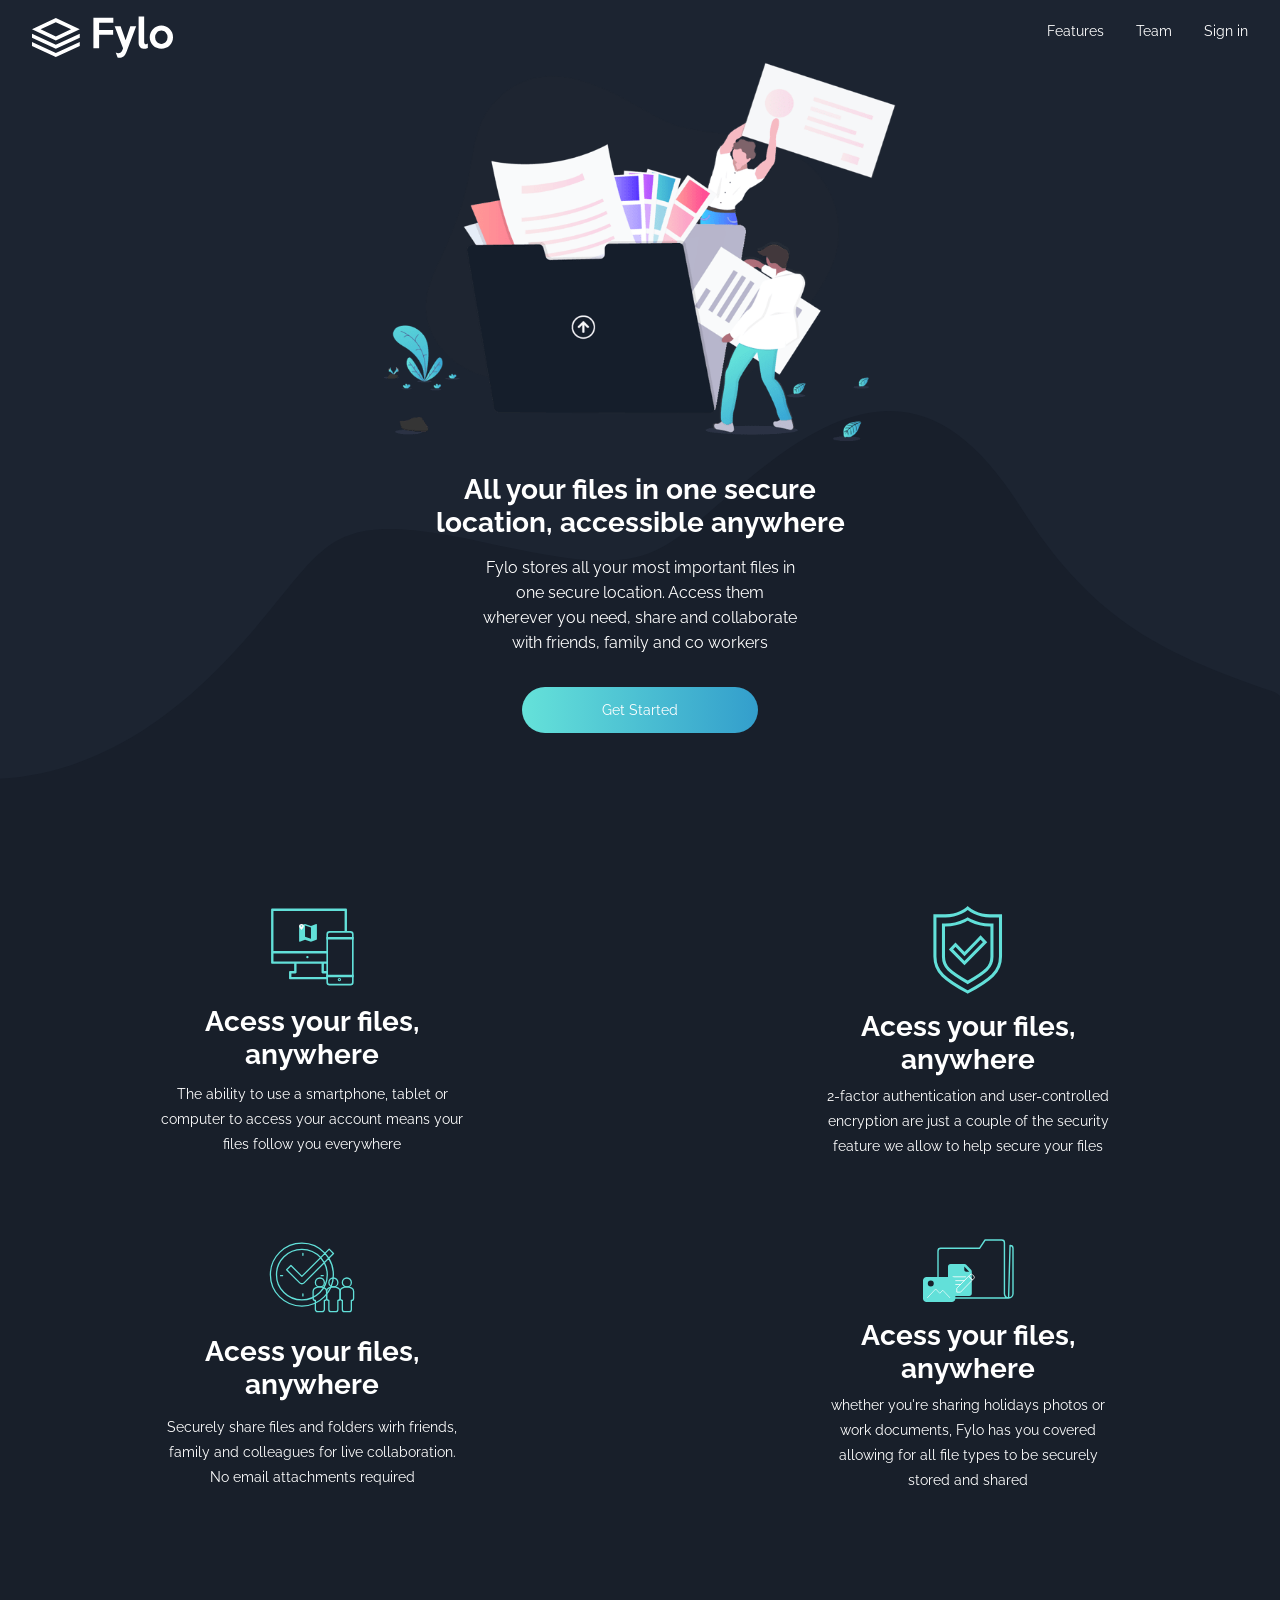
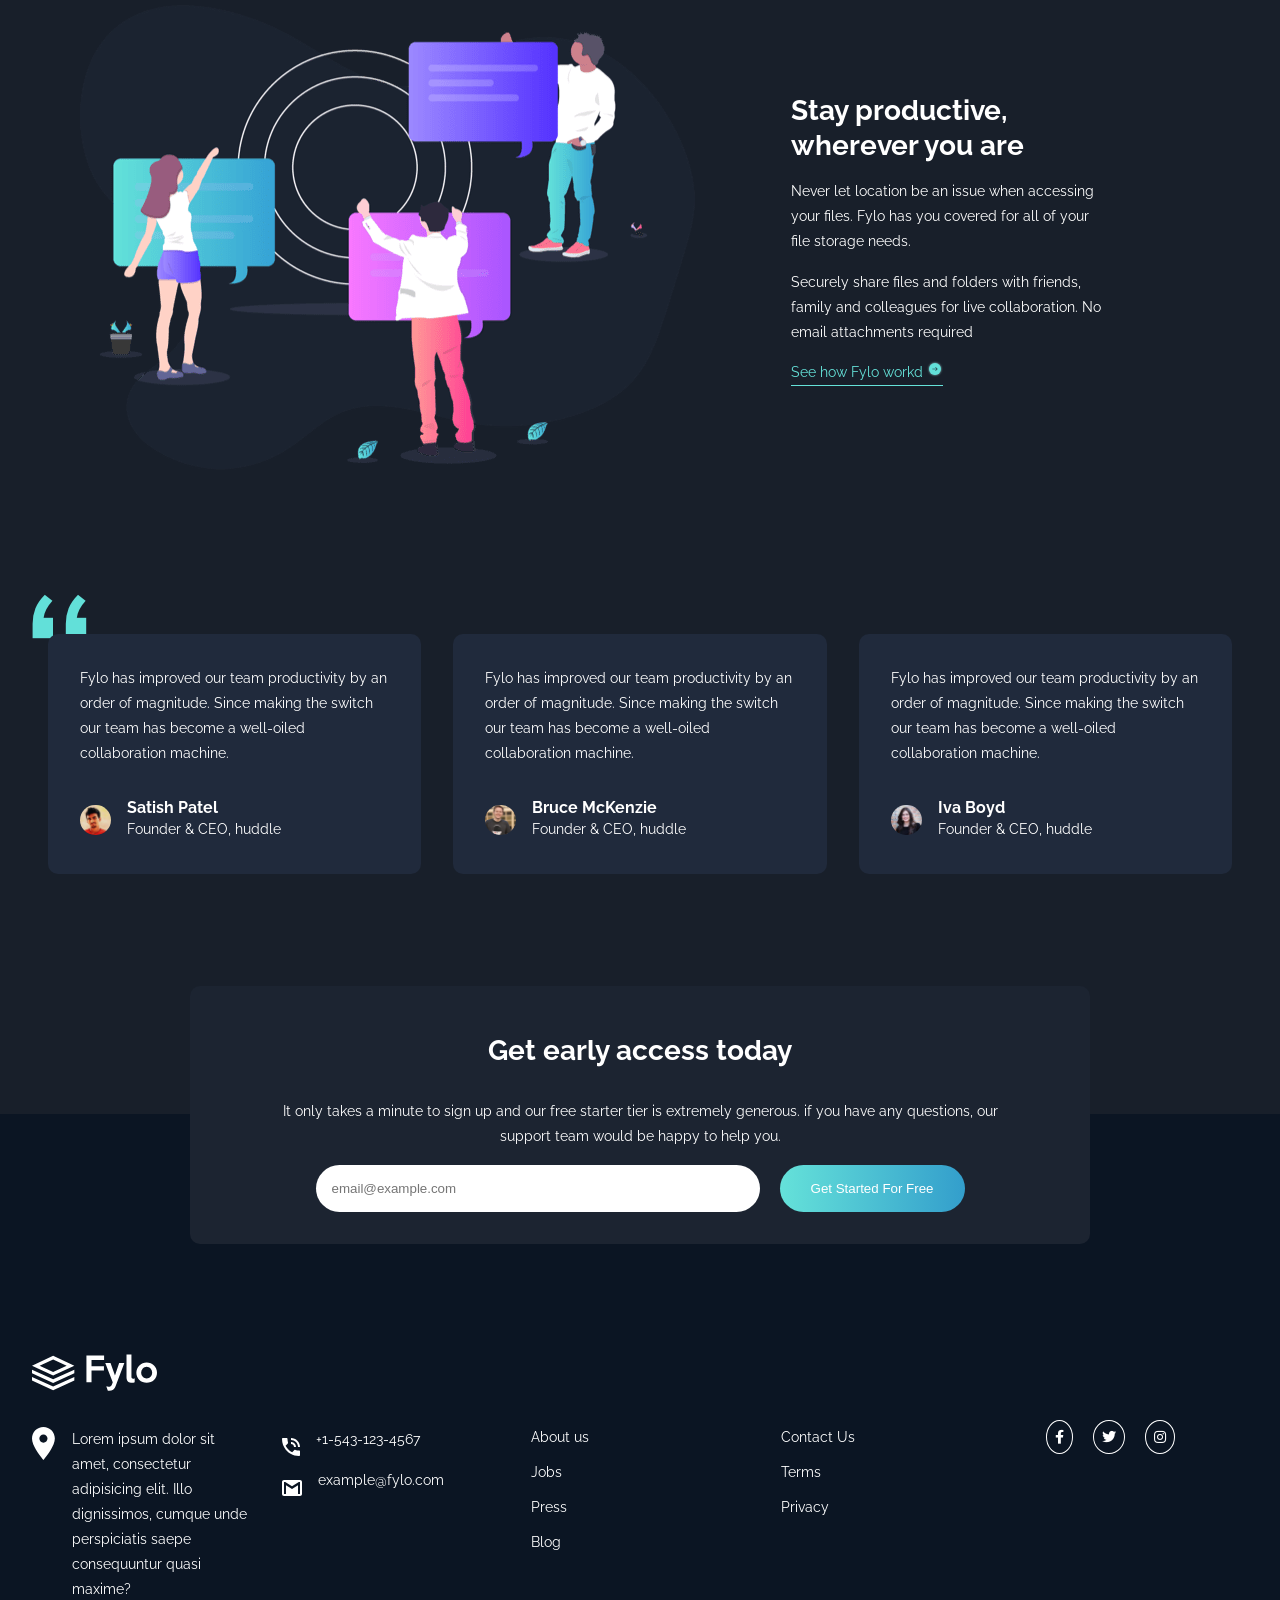
==== commit e959806c: "responsive design added" ====
--- a/index.html
+++ b/index.html
@@ -2,241 +2,192 @@
 <html lang="en">
 
 <head>
-  <meta charset="UTF-8">
-  <meta http-equiv="X-UA-Compatible" content="IE=edge">
-  <meta name="viewport" content="width=device-width, initial-scale=1.0">
-  <link rel="stylesheet" href="style.css">
-  <link rel="preconnect" href="https://fonts.googleapis.com">
-  <link rel="preconnect" href="https://fonts.gstatic.com" crossorigin>
-  <link href="https://fonts.googleapis.com/css2?family=Raleway:wght@400;700&display=swap" rel="stylesheet">
-  <link rel="preconnect" href="https://fonts.googleapis.com">
-  <link rel="preconnect" href="https://fonts.gstatic.com" crossorigin>
-  <link href="https://fonts.googleapis.com/css2?family=Open+Sans:wght@400;700&display=swap" rel="stylesheet">
-  <link rel="stylesheet" href="https://use.fontawesome.com/releases/v5.15.4/css/all.css"
+    <meta charset="UTF-8">
+    <meta http-equiv="X-UA-Compatible" content="IE=edge">
+    <meta name="viewport" content="width=device-width, initial-scale=1.0">
+    <link rel="stylesheet" href="style.css">
+    <link rel="shortcut icon" href="./images/favicon-32x32.png" type="image/x-icon">
+    <link rel="preconnect" href="https://fonts.googleapis.com">
+    <link rel="preconnect" href="https://fonts.gstatic.com" crossorigin>
+    <link href="https://fonts.googleapis.com/css2?family=Raleway:wght@400;700&display=swap" rel="stylesheet">
+    <link rel="preconnect" href="https://fonts.googleapis.com">
+    <link rel="preconnect" href="https://fonts.gstatic.com" crossorigin>
+    <link href="https://fonts.googleapis.com/css2?family=Open+Sans:wght@400;700&display=swap" rel="stylesheet">
+    <link rel="stylesheet" href="https://use.fontawesome.com/releases/v5.15.4/css/all.css"
         integrity="sha384-DyZ88mC6Up2uqS4h/KRgHuoeGwBcD4Ng9SiP4dIRy0EXTlnuz47vAwmeGwVChigm" crossorigin="anonymous" />
-  <title>Fylo</title>
+    <title>Fylo</title>
 </head>
 
 <body>
-  <div class="outer">
+    <div class="home-section">
+        <div class="container">
+            <nav>
+                <div class="logo">
+                    <img src="./images/logo.svg" alt="logo">
+                </div>
+                <div class="links">
+                    <ul>
+                        <li><a href="#">Features</a></li>
+                        <li><a href="#">Team</a></li>
+                        <li><a href="#">Sign in</a></li>
+                    </ul>
+                </div>
+            </nav>
+            <div class="home-texts">
+                <img src="./images/illustration-intro.png" alt="illustration intro">
+                <h1>All your files in one secure location,
+                    accessible anywhere</h1>
+                <h3>Fylo stores all your most important files in one secure location.
+                    Access them wherever you need, share and collaborate with
+                    friends, family and co workers </h3>
+                <a class="btn-get-started" href="#">Get Started</a>
+            </div>
+            <div class="wave">
+                <img src="./images/bg-curvy-desktop.svg" alt="wave">
+            </div>
+        </div>
+    </div>
     <div class="container">
-      <div class="home-section">
-        <nav>
-          <div class="logo">
-            <img src="./images/logo.svg" alt="logo">
-          </div>
-          <div class="links">
-            <ul>
-              <li><a href="#">Features</a></li>
-              <li><a href="#">Team</a></li>
-              <li><a href="#">Sign in</a></li>
-            </ul>
-          </div>
-        </nav>
-        <div class="home-texts">
-          <img src="./images/illustration-intro.png" alt="illustration intro">
-          <h1>All your files in one secure location, <br>
-            accessible anywhere</h1>
-          <h3>Fylo stores all your most important files in one secure location. <br>
-            Access them wherever you need, share and collaborate with <br>
-            friends, family and co workers </h3>
-          <a class="btn-get-started" href="#">Get Started</a>
-        </div>
-        <div class="wave">
-          <img src="./images/bg-curvy-desktop.svg" alt="wave">
-        </div>
-      </div>
-    </div>
-  </div>
-  <section>
-    <div class="row">
-      <div class="column-1">
-        <!--Image-->
-        <img class="icon-image" src="images/icon-access-anywhere.svg" alt="This is an icon">
-        <h1>Access your files, anywhere</h1>
-        <p class="P1">The ability to use a smartphone, tablet or computer<br>
-          to access your account means your files follow you <br>
-          everywhere.</p>
-      </div>
 
-      <div class="column-2">
-        <!--Image-->
-        <img class="icon-image" src="images/icon-security.svg" alt="this is an icon">
-        <h1>Security you can trust</h1>
-        <p class="P1">2-factor authentication and user-controlled encryption are <br>
-          just a couple of the security features we allow to help <br>
-          secure your files.</p>
-      </div>
-    </div>
-    <div class="row">
-
-      <div class="column-1">
-        <img class="icon-image" src="images/icon-collaboration.svg" alt="This is also an Icon">
-
-        <h1>Real-time collaboration</h1>
-        <p class="P1">Securely share files and folders with friends, family and <br>
-          colleagues for live collaboration. No email attachment <br>
-          required.</p>
-      </div>
-      <br><br>
-      <div class="column-2">
-        <img class="icon-image" src="images/icon-any-file.svg" alt="This is an Icon">
-        <h1>Store any type of file</h1>
-        <p class="P1">Whether you are sharing holidays photos or work <br>
-          documents, Fylo has you covered allowing for all file <br>
-          types to be securely stored and shared.</p>
-      </div>
-
-    </div>
-
-
-    <div class="bottom">
-      <img class="illustration-image" src="images/illustration-stay-productive.png" alt="this is a picture">
-      <h1 class="arrow">Stay productive,<br> wherever you are</h1>
-      <p class="P2">Never let location be an issue when accessing
-        your files. Fylo has you <br>
-        covered for all of your file storage needs.</p><br>
-      <p class="P2">Securely share files and folders with friends, family and colleagues for live <br>
-
-        collaboration. No email attachments required.</p>
-      <div class="move">
-        <a href="#" class="third-link">See how Fylo works
-          <img src="images/icon-arrow.svg"></a>
-      </div>
-    </div>
-    <div>
-
-    </div>
-  </section>
-  <div>
-    <div class="relative">
-      <div class="comments">
-        <div class="quote">
-          <img src="./images/bg-quotes.png" alt="">
-        </div>
-        <div class="box">
-          <p class="P1">Fylo has improved our team productivity by an order of magnitude. Since making the switch our
-            team
-            has become a well-oiled collaboration machine.</p>
-          <div class="person">
-            <img src="./images/profile-1.jpg" alt="">
-            <div class="name">
-              <h3>Satish Patel</h3>
-              <p class="P1">Founder & CEO, huddle</p>
+        <div class="features-section">
+            <div class="box">
+                <img src="./images/icon-access-anywhere.svg" alt="Access anywhere">
+                <h1>Acess your files, anywhere</h1>
+                <p>The ability to use a smartphone, tablet or computer
+                    to access your account means your files
+                    follow you everywhere</p>
             </div>
-          </div>
-        </div>
-        <div class="box">
-          <p class="P1">Fylo has improved our team productivity by an order of magnitude. Since making the switch our
-            team
-            has become a well-oiled collaboration machine.</p>
-          <div class="person">
-            <img src="./images/profile-2.jpg" alt="">
-            <div class="name">
-              <h3>Bruce McKenzie</h3>
-              <p class="P1">Founder & CEO, huddle</p>
+            <div class="box">
+                <img src="./images/icon-security.svg" alt="Access anywhere">
+                <h1>Acess your files, anywhere</h1>
+                <p>2-factor authentication and user-controlled encryption are 
+                    just a couple of the security feature we allow to help 
+                    secure your files</p>
             </div>
-          </div>
+            <div class="box">
+                <img src="./images/icon-collaboration.svg" alt="Access anywhere">
+                <h1>Acess your files, anywhere</h1>
+                <p>Securely share files and folders wirh friends, family and
+                    colleagues for live collaboration. No email attachments
+                    required</p>
+            </div>
+            <div class="box">
+                <img src="./images/icon-any-file.svg" alt="Access anywhere">
+                <h1>Acess your files, anywhere</h1>
+                <p>whether you're sharing holidays photos or work
+                    documents, Fylo has you covered allowing for all file types to be securely stored and shared
+                </p>
+            </div>
         </div>
 
-        <div class="box">
-          <p class="P1">Fylo has improved our team productivity by an order of magnitude. Since making the switch our
-            team
-            has become a well-oiled collaboration machine.</p>
-          <div class="person">
-            <img src="./images/profile-3.jpg" alt="">
-            <div class="name">
-              <h3>Iva Boyd</h3>
-              <p class="P1">Founder & CEO, huddle</p>
+        <div class="productive-section">
+            <div class="illustration">
+                <img src="./images/illustration-stay-productive.png" alt="stay productive">
             </div>
-          </div>
+            <div class="detail">
+                <h1>Stay productive, <br>
+                    wherever you are</h1>
+                <p>Never let location be an issue when accessing your files. Fylo has you 
+                    covered for all of your file storage needs.</p>
+                <p>Securely share files and folders with friends, family and colleagues for live
+                    collaboration. No email attachments required</p>
+                <a href="#">See how Fylo workd <img src="/images/icon-arrow.svg" alt=""></a>
+            </div>
         </div>
-        <div class="pop-up">
-          <h1>Get early access today</h1>
-          <p>It only takes a minute to sign up and our free starter tier is extremely generous. if you have any
-            questions, our support team would be happy to help you.</p>
-          <form action="#">
-            <input type="email" placeholder="email@example.com">
-            <input type="submit" value="Get Started For Free">
-          </form>
-        </div>
-      </div>
-      <footer>
-        <div class="flogo">
-            <svg width="176" height="52" xmlns="http://www.w3.org/2000/svg">
-                <g fill="#FFF" fill-rule="evenodd">
-                    <path
-                        d="M0 16.372v.128l29.754 13.764 29.859-13.811v-.035L29.754 2.608 0 16.372zm10.727.064l19.028-8.802 19.03 8.802-19.031 8.801-19.027-8.801zM29.754 35.61L0 22.052v5.014l29.754 13.59L59.613 27.02v-5.015L29.754 35.61zm0 10.17L0 32.22v5.015l29.754 13.591L59.613 37.19v-5.014L29.754 45.78zM169.216 26.22a8.564 8.564 0 0 0-2.285-5.892 7.675 7.675 0 0 0-2.473-1.768 7.259 7.259 0 0 0-3.015-.636 7.259 7.259 0 0 0-3.015.636 7.674 7.674 0 0 0-2.473 1.768 8.565 8.565 0 0 0-2.285 5.893 8.564 8.564 0 0 0 2.285 5.893 7.674 7.674 0 0 0 2.473 1.767 7.258 7.258 0 0 0 3.015.637 7.258 7.258 0 0 0 3.015-.637 7.675 7.675 0 0 0 2.473-1.767 8.563 8.563 0 0 0 2.285-5.893zm6.784 0c0 2.044-.377 3.937-1.13 5.681a13.849 13.849 0 0 1-3.11 4.526c-1.319 1.273-2.866 2.279-4.64 3.017-1.775.739-3.667 1.108-5.677 1.108s-3.894-.37-5.653-1.108a14.659 14.659 0 0 1-4.617-3.04 14.116 14.116 0 0 1-3.11-4.55c-.753-1.744-1.13-3.622-1.13-5.633 0-1.98.385-3.842 1.154-5.586a14.718 14.718 0 0 1 3.133-4.573 14.457 14.457 0 0 1 4.617-3.064c1.759-.739 3.627-1.108 5.606-1.108 2.01 0 3.902.369 5.677 1.108 1.774.738 3.321 1.744 4.64 3.017 1.32 1.272 2.356 2.789 3.11 4.549.753 1.76 1.13 3.645 1.13 5.657zm-31.422 13.483a9.087 9.087 0 0 1-1.814.613 9.217 9.217 0 0 1-2.096.236c-1.005 0-1.971-.134-2.898-.4a6.347 6.347 0 0 1-2.426-1.297c-.69-.597-1.24-1.375-1.649-2.334-.408-.958-.612-2.113-.612-3.465V.717h6.925v31.16c0 1.132.228 1.91.683 2.334.456.425.997.637 1.625.637.786 0 1.54-.236 2.262-.707v5.562zM130.02 12.55l-12.249 32.386c-.91 2.42-2.104 4.164-3.58 5.233-1.476 1.068-3.235 1.603-5.277 1.603a8.4 8.4 0 0 1-1.036-.071 7.784 7.784 0 0 1-1.083-.212l-2.262-6.317a8.974 8.974 0 0 0 1.65.59 6.61 6.61 0 0 0 1.6.211c1.069 0 2.042-.243 2.922-.73.879-.488 1.554-1.391 2.025-2.711l.943-2.734-10.506-27.248h7.396l6.266 17.536 5.889-17.536h7.302zm-28.502-4.102H83.806v8.769h17.478v5.94H83.806v16.688h-7.16V2.179h24.873v6.27z" />
-                </g>
-            </svg>
-        </div>
-        <div class="container">
-            <div class="loca">
-                <div class="f1">
-                    <div class="location">
-                        <svg width="13" height="18" xmlns="http://www.w3.org/2000/svg">
-                            <path
-                                d="M6.188 0C2.74 0 0 2.79 0 6.3 0 10.98 6.188 18 6.188 18s6.187-7.02 6.187-11.7c0-3.51-2.74-6.3-6.188-6.3zm0 8.55c-1.238 0-2.21-.99-2.21-2.25s.972-2.25 2.21-2.25c1.237 0 2.21.99 2.21 2.25s-.973 2.25-2.21 2.25z"
-                                fill="#FFF" fill-rule="evenodd" />
-                        </svg>
-                    </div>
-                </div>
-                <div class="f5">
-                    <div class="lorem">
-                        <span>Lorem, ipsum dolor sit amet consectetur adipisicing elit. Voluptates placeat accusamus
-                            incidunt
-                            nemo ex maxime, distinctio aut quo quia officiis veniam eveniet ratione nisi nostrum? Magni
-                            </span>
+
+        <div class="testimonial">
+            <div class="quote">
+                <img src="./images/bg-quotes.png" alt="">
+            </div>
+            <div class="box">
+                <p>Fylo has improved our team productivity by an order of magnitude. Since making the switch our team
+                    has become a well-oiled collaboration machine.</p>
+                <div class="person">
+                    <img src="./images/profile-1.jpg" alt="">
+                    <div class="name">
+                        <h3>Satish Patel</h3>
+                        <p>Founder & CEO, huddle</p>
                     </div>
                 </div>
             </div>
-            <div class="f2">
-                <div class="space">
-                    <svg width="18" height="18" xmlns="http://www.w3.org/2000/svg">
-                        <path
-                            d="M17 12.5c-1.2 0-2.4-.2-3.6-.6-.3-.1-.7 0-1 .2l-2.2 2.2c-2.8-1.4-5.1-3.8-6.6-6.6l2.2-2.2c.3-.3.4-.7.2-1-.3-1.1-.5-2.3-.5-3.5 0-.6-.4-1-1-1H1C.4 0 0 .4 0 1c0 9.4 7.6 17 17 17 .6 0 1-.4 1-1v-3.5c0-.6-.4-1-1-1zM16 9h2c0-5-4-9-9-9v2c3.9 0 7 3.1 7 7zm-4 0h2c0-2.8-2.2-5-5-5v2c1.7 0 3 1.3 3 3z"
-                            fill="#FFF" fill-rule="evenodd" />
-                    </svg>
-                    <span>+1-543-123-4567</span>
-                </div>
-                <div>
-                    <svg width="20" height="16" xmlns="http://www.w3.org/2000/svg">
-                        <g fill="none" fill-rule="evenodd">
-                            <path d="M-2-4h24v24H-2z" />
-                            <path
-                                d="M18 0H2C.9 0 0 .9 0 2v12c0 1.1.9 2 2 2h16c1.1 0 2-.9 2-2V2c0-1.1-.9-2-2-2zm0 14h-2V5.2L10 9 4 5.2V14H2V2h1.2L10 6.2 16.8 2H18v12z"
-                                fill="#FFF" />
-                        </g>
-                    </svg>
-                    <span>example@fylo.com</span>
+            <div class="box">
+                <p>Fylo has improved our team productivity by an order of magnitude. Since making the switch our team
+                    has become a well-oiled collaboration machine.</p>
+                <div class="person">
+                    <img src="./images/profile-2.jpg" alt="">
+                    <div class="name">
+                        <h3>Bruce McKenzie</h3>
+                        <p>Founder & CEO, huddle</p>
+                    </div>
                 </div>
             </div>
-            <div class="f3">
-                <ul>
-                    <li class="space"><a href="#">About us</a></li>
-                    <li class="space"><a href="#">Jobs</a></li>
-                    <li class="space"><a href="#">Press</a></li>
-                    <li class="space"><a href="#">Blog</a></li>
-                </ul>
+            <div class="box">
+                <p>Fylo has improved our team productivity by an order of magnitude. Since making the switch our team
+                    has become a well-oiled collaboration machine.</p>
+                <div class="person">
+                    <img src="./images/profile-3.jpg" alt="">
+                    <div class="name">
+                        <h3>Iva Boyd</h3>
+                        <p>Founder & CEO, huddle</p>
+                    </div>
+                </div>
             </div>
-            <div class="f4">
-                <ul>
-                    <li class="space"><a href="#">Contact Us</a></li>
-                    <li class="space"><a href="#">Terms</a></li>
-                    <li class="space"><a href="#">Privacy</a></li>
-                </ul>
+        </div>
+
+    </div>
+    <footer>
+        <div class="early-access">
+            <h1>Get early access today</h1>
+            <p>It only takes a minute to sign up and our free starter tier is extremely generous. if you have any
+                questions, our support team would be happy to help you.</p>
+            <form action="#">
+                <input type="email" placeholder="email@example.com">
+                <input type="submit" value="Get Started For Free">
+            </form>
+        </div>
+        <div class="container">
+            <div class="logo">
+                <img src="./images/logo.svg" alt="logo">
             </div>
-            <div>
-                <div class="socials">
+            <div class="footer-elements">
+                <div class="location">
+                    <img src="./images/icon-location.svg" alt="">
+                    <p>Lorem ipsum dolor sit amet, consectetur adipisicing elit. Illo dignissimos, cumque unde
+                        perspiciatis saepe consequuntur quasi maxime?</p>
+                </div>
+                <div class="contact">
+                    <div>
+                        <img src="./images/icon-phone.svg" alt="">
+                        <p>+1-543-123-4567</p>
+                    </div>
+                    <div>
+                        <img src="./images/icon-email.svg" alt="">
+                        <p>example@fylo.com</p>
+                    </div>
+                </div>
+                <div class="links">
+                    <ul>
+                        <li><a href="#">About us</a></li>
+                        <li><a href="#">Jobs</a></li>
+                        <li><a href="#">Press</a></li>
+                        <li><a href="#">Blog</a></li>
+                    </ul>
+                </div>
+                <div class="links">
+                    <ul>
+                        <li><a href="#">Contact Us</a></li>
+                        <li><a href="#">Terms</a></li>
+                        <li><a href="#">Privacy</a></li>
+                    </ul>
+                </div>
+                <div class="social">
                     <a href="#"><i class="fab fa-facebook-f"></i></a>
                     <a href="#"><i class="fab fa-twitter"></i></a>
                     <a href="#"><i class="fab fa-instagram"></i></a>
                 </div>
             </div>
+        </div>
     </footer>
-    </div>
-
-  </div>
 </body>
 
 </html>
--- a/style.css
+++ b/style.css
@@ -1,283 +1,350 @@
-*{
-    margin: 0;
+* {
+  margin: 0;
+  padding: 0;
+  box-sizing: border-box;
+}
+body {
+  background-color: hsl(218, 28%, 13%);
+  font-size: 14px;
+  font-family: "Open Sans", sans-serif;
+}
+body a,
+h1,
+h2,
+h3,
+p {
+  color: #fff;
+  text-decoration: none;
+  font-family: "Raleway", sans-serif;
+}
+body ul {
+  list-style: none;
+}
+.container {
+  max-width: 1440px;
+  margin: 0 auto;
+}
+
+.home-section {
+  background: hsl(217, 28%, 15%);
+  height: 90vh;
+  position: relative;
+}
+nav {
+  display: flex;
+  align-items: center;
+  justify-content: space-between;
+  margin: 0 2rem;
+  padding-top: 1rem;
+}
+nav .links ul {
+  display: flex;
+}
+nav .links ul li {
+  margin-left: 2rem;
+}
+nav .links ul li a:hover {
+  text-decoration: underline;
+}
+nav .logo img {
+  width: 80%;
+}
+.home-texts {
+  display: grid;
+  place-items: center;
+  text-align: center;
+  position: relative;
+  z-index: 20;
+}
+.home-texts img {
+  width: 40%;
+}
+.home-texts h1 {
+  padding: 2rem 0 1rem 0;
+  width: 35%;
+}
+.home-texts h3 {
+  font-weight: 400;
+  padding: 0 30rem;
+  padding-bottom: 2rem;
+  line-height: 25px;
+}
+.home-texts .btn-get-started {
+  background: linear-gradient(to right, hsl(176, 68%, 64%), hsl(198, 60%, 50%));
+  padding: 15px 80px;
+  border-radius: 50px;
+}
+.wave {
+  position: absolute;
+  right: 0;
+  left: 0;
+  top: 15rem;
+  bottom: 0;
+  z-index: 10;
+  overflow-x: hidden;
+}
+.wave img {
+  position: absolute;
+  bottom: 0;
+  width: 100vw;
+  max-width: 100vw;
+  margin: 0 calc(-50vw + 50%);
+}
+
+.features-section {
+  display: grid;
+  grid-template-columns: repeat(2, 1fr);
+  grid-gap: 2rem;
+  padding-top: 5rem;
+}
+.features-section .box {
+  display: grid;
+  place-items: center;
+  text-align: center;
+  padding: 1rem 10rem;
+}
+.box h1 {
+  margin: 1rem 0 8px 0;
+}
+.box p {
+  line-height: 25px;
+}
+
+.productive-section {
+  /* display: grid;
+  grid-template-columns: 2fr 2fr;
+  place-items: center; */
+  display: flex;
+  align-items: center;
+  justify-content: space-between;
+  margin: 5rem;
+}
+.productive-section .detail{
+  display: flex;
+  flex-direction: column;
+  align-items: flex-start;
+  justify-self: flex-start;
+  padding: 0 6rem;
+}
+.productive-section .detail h1, p{
+  padding-bottom: 1rem;
+  line-height: 25px;
+}
+.productive-section .detail h1{
+  line-height: 35px;
+}
+.productive-section .detail a{
+  color: hsl(176, 68%, 64%);
+  border-bottom: 1px solid;
+  padding-bottom: 5px;
+}
+.productive-section .detail a:hover{
+  color: hsl(0, 0%, 100%);
+}
+
+.testimonial{
+  position: relative;
+  display: grid;
+  grid-template-columns: repeat(3, 1fr);
+  grid-gap: 2rem;
+  margin: 10rem 3rem;
+  margin-bottom: 15rem;
+}
+.testimonial .quote{
+  position: absolute;
+  z-index: -1;
+  top: -2.5rem;
+  left: -1rem;
+}
+.testimonial .box{
+  background: hsl(219, 30%, 18%);
+  padding: 2rem;
+  border-radius: 10px;
+}
+.testimonial .box .person{
+  display: flex;
+  align-items: center;
+  margin-top: 1rem;
+}
+.testimonial .box .person img{
+  width: 10%;
+  border-radius: 50%;
+  margin-right: 1rem;
+}
+.testimonial .box .person .name p {
+  padding-bottom: 0px;
+}
+
+.early-access{
+  background-color: hsl(217, 28%, 15%);
+  padding: 2rem 5rem;
+  overflow-wrap: break-word;
+  text-align: center;
+  width: 900px;
+  border-radius: 10px;
+  margin-bottom: 5rem;
+  position: absolute;
+  top: -8rem;
+  margin-left: auto;
+  margin-right: auto;
+  left: 0;
+  right: 0;
+}
+.early-access h1, 
+.early-access p{
+  padding: 1rem 0;
+}
+.early-access form input[type='email']{
+  padding: 1rem;
+  width: 60%;
+  border: none;
+  border-radius: 50px;
+}
+.early-access form input[type='submit']{
+  padding: 1rem;
+  width: 25%;
+  border: none;
+  border-radius: 50px;
+  margin-left: 1rem;
+  background: linear-gradient(to left, hsl(198, 60%, 50%), hsl(176, 68%, 64%));
+  color: #fff;
+  cursor: pointer;
+}
+
+footer{
+  background: hsl(216, 53%, 9%);
+  color: #fff;
+  padding-top: 15rem;
+  padding-bottom: 3rem;
+  position: relative;
+}
+.footer-elements{
+  display: grid;
+  grid-template-columns: repeat(5, .3fr);
+  grid-gap: 2rem;
+  margin: 2rem;
+}
+footer .logo{
+  margin-left: 2rem;
+}
+footer .logo img{
+  width: 10%;
+}
+.location{
+  display: flex;
+}
+.location img{
+  width: 15%;
+  height: 20%;
+  margin-right: 1rem;
+}
+.contact div{
+  display: flex;
+  align-items: center;
+}
+.contact div img{
+  margin-right: 1rem;
+}
+.links ul li{
+  margin-bottom: 1rem;
+}
+.social a{
+  border: 1px solid;
+  padding: 8px;
+  border-radius: 50%;
+  margin-left: 1rem;
+}
+.social a:hover{
+  border-color: hsl(176, 68%, 64%);
+  color: aqua;
+}
+
+@media (max-width: 457px) {
+  nav{
+    margin: 0 1rem;
+  }
+  nav .links ul li {
+    margin-left: 1rem;
+  }
+  nav .links{
+    width: 68%;
+  }
+  nav .logo img{
+    width: 50%;
+  }
+  .home-section{
+    height: 50vh;
+  }
+  .home-texts{
+    margin: 0 1rem;
+  }
+  .home-texts img{
+    width: 90%;
+  }
+  .home-texts h1{
+    width: 100%;
+  }
+  .home-texts h3{
     padding: 0;
-    box-sizing: border-box;
-}
-body{
-    background-color: hsl(218, 28%, 13%);
-    font-size: 14px;
-    font-family: 'Open Sans', sans-serif;
-    overflow-x: hidden;
-}
-body a,h1,h2,h3{
-    color: #fff;
-    text-decoration: none;
-    font-family: 'Raleway', sans-serif;
-}
-body ul{
-    list-style: none;
-}
-.container{
-    max-width: 1440px;
+    padding-bottom: 2rem;
+  }
+  .features-section{
+    padding-top: 23rem;
+    grid-template-columns: 1fr;
+  }
+  .features-section .box{
+    padding: 1rem 0;
+    margin: 0 2rem;
+  }
+  .productive-section{
+    flex-direction: column;
+    margin: 10rem 2rem;
+  }
+  .productive-section .detail{
+    width: 100%;
+    padding: 0;
+  }
+  .productive-section .illustration img{
+    width: 100%;
+    margin-bottom: 2rem;
+  }
+  .testimonial{
+    grid-template-columns: 1fr;
+    margin: 15rem 20px;
+  }
+  .testimonial .quote{
+    left: 0;
+  }
+  .early-access{
+    width: 80%;
+    padding: 1rem;
+  }
+  .early-access h1,
+  .early-access p{
+    padding: 1rem 0;
+  }
+  .early-access form input[type='email']{
+    display: block;
     margin: 0 auto;
-}
-.outer{
-    background: hsl(217, 28%, 15%);
-}
-.home-section{
-    height: 90vh;
-    
-}
-nav{
-    display: flex;
-    align-items: center;
-    justify-content: space-between;
-    margin: 0 2rem;
-    padding-top: 1rem;
-}
-nav .links ul{
-    display: flex;
-}
-nav .links ul li{
-    margin-left: 2rem;
-}
-nav .logo img{
     width: 80%;
-}
-.home-texts{
-    display: grid;
-    place-items: center;
-    text-align: center;
-    position: relative;
-    z-index: 20;
-}
-.home-texts img{
-    width: 40%;
-}
-.home-texts h1{
-    padding: 2rem 0 1rem 0;
-}
-.home-texts h3{
-    font-weight: 400;
-    padding-bottom: 2rem;
-}
-.home-texts .btn-get-started{
-    background: linear-gradient(to right, hsl(176, 68%, 64%), hsl(198, 60%, 50%));
-    padding: 15px 80px;
-    border-radius: 50px;
-}
-.wave{
-    position: absolute;
-    right: 0;
-    left: 0;
-    top: 20rem;
-    z-index: 10;
-    overflow-x: hidden;
-}
-.wave img{
-    width: 100vw;
-    height: 30rem;
-    max-width: 100vw;
-    margin: 0 calc(-50vw + 50%);
-}
-section{
-    display: -ms-grid;
-    display: grid;
-    place-items: center;
-    text-align: center;
-    width: 100%;
-    margin: 1rem 2rem;
-    padding-top: 8rem;
-}
-.icon-image{
-    width: 35%;
-}
-.h3 {
-  text-align: left;
-  ;
-}
-.P1{
-    font-weight: 400 700;
-    padding-bottom: 2em;
-    font-family: 'Raleway', sans-serif;
-    color: #fff;
-}
-
-.row {
-  margin: 30px;
-  width: 100%;
-  position: relative;
-}
-.column-1 {
-  float: left;
-  margin-left: 17%;
-  margin-top: 4%;
-}
-.column-2 {
-  float: right;
-  margin-right: 17%;
-}
-
-.bottom {
-  width: 80%;
-}
-
-.illustration-image {
-  float: left;
-  width: 35%;
-  margin-left: 8%;
-  margin-right: 12%;
-
-}
-
-.P2 {
-  text-align: left;
-  color: white;
-}
-.arrow{
-  font-size: 30px;
-  text-align: left;
-}
-.third-link{
-  color: hsl(176, 68%, 64%);
-  border-bottom: 1.5px solid;
-  padding-bottom: 5px;
-  
-}
-.move{
-  text-align: left;
-}
-.comments{
-    position: relative;
-    display: grid;
-    grid-template-columns: repeat(3, 1fr);
-    grid-gap: 2rem;
-    margin: 10rem 3rem;
-    margin-bottom: 15rem;
-  }
-  .comments .quote{
-    position: absolute;
-    z-index: -1;
-    top: -2.5rem;
-    left: -1rem;
-  }
-  .comments .box{
-    background: hsl(219, 30%, 18%);
-    padding: 2rem;
-    border-radius: 10px;
-  }
-  .comments .box .person{
-    display: flex;
-    align-items: center;
-    margin-top: 1rem;
-  }
-  .comments .box .person img{
-    width: 10%;
-    border-radius: 50%;
-    margin-right: 1rem;
-  }
-  .comments .box .person .name p {
-    padding-bottom: 0px;
-  }
-  .relative{
-    position: relative;
-  }
-  .pop-up{
-    background-color: hsl(217, 28%, 15%);
-   padding: 2rem 5rem;
-    text-align: center;
-    margin-left: auto;
-    margin-right: auto;
-    width: 900px;
-    border-radius: 10px;
-    margin-bottom: 5rem;
-    position: absolute;
-    top: 20rem;
-    left: 10rem;
-    color: white;
-  }
-  .pop-up h1, 
-  .pop-up p{
-    padding: 1rem 0;
-  }
-  .pop-up form input[type='email']{
-    padding: 1rem;
-    width: 60%;
-    border: none;
-    border-radius: 50px;
-  }
-  .pop-up form input[type='submit']{
-    padding: 1rem;
-    width: 25%;
-    border: none;
-    border-radius: 50px;
-    margin-left: 1rem;
-    background: linear-gradient(to left, hsl(198, 60%, 50%), hsl(176, 68%, 64%));
-    color: #fff;
-    cursor: pointer;
-  }
-  footer{
-    background-color: hsl(216, 53%, 9%);
-    margin-top: 200px;
-    padding-top: 15rem;
-  }
-  .flogo{
-    margin-left: 5rem;
-  }
-  .container{
-    display: flex;
-    padding-top: 40px;
-    justify-content: space-evenly;
-  }
-  .loca{
-    display: flex;
-  }
-  .f1{
-    width: 20px;
-  }
-  .f5{
-    width: 300px;
-    height: 300px;
-  }
-  .location{
-    margin-left: 10px;
-  }
-  .lorem{
-    margin-left: 20px;
-    color: white;
-  }
-  .f2{
-    color: white;
-    width: 200px;
-    height: 300px;
-  }
-  .f3{
-    color: white;
-    width: 100px;
-    height: 300px;
-  }
-  .f4{
-    color: white;
-    width: 100px;
-    height: 300px;
-  }
-  .links ul li{
     margin-bottom: 1rem;
   }
-  a{
-    text-decoration: none;
-    color: white;
-  }
-  .space{
-    margin-bottom: 10px;
-  }
-  .fab{
-    border: 1px solid white;
-    border-radius: 50%;
-    padding: 6px;
-  }
-  li{
-    list-style: none;
-  }
-
-  +  .early-access form input[type='submit']{
+    display: block;
+    margin: 0 auto;
+    width: 80%;
+    margin-bottom: 1rem;
+  }
+  .footer-elements{
+    grid-template-columns: 1fr;
+  }
+  footer .logo{
+    padding-top: 5rem;
+  }
+  footer .logo img{
+    width: 50%;
+  }
+  .social{
+    margin: 0 auto;
+  }
+}
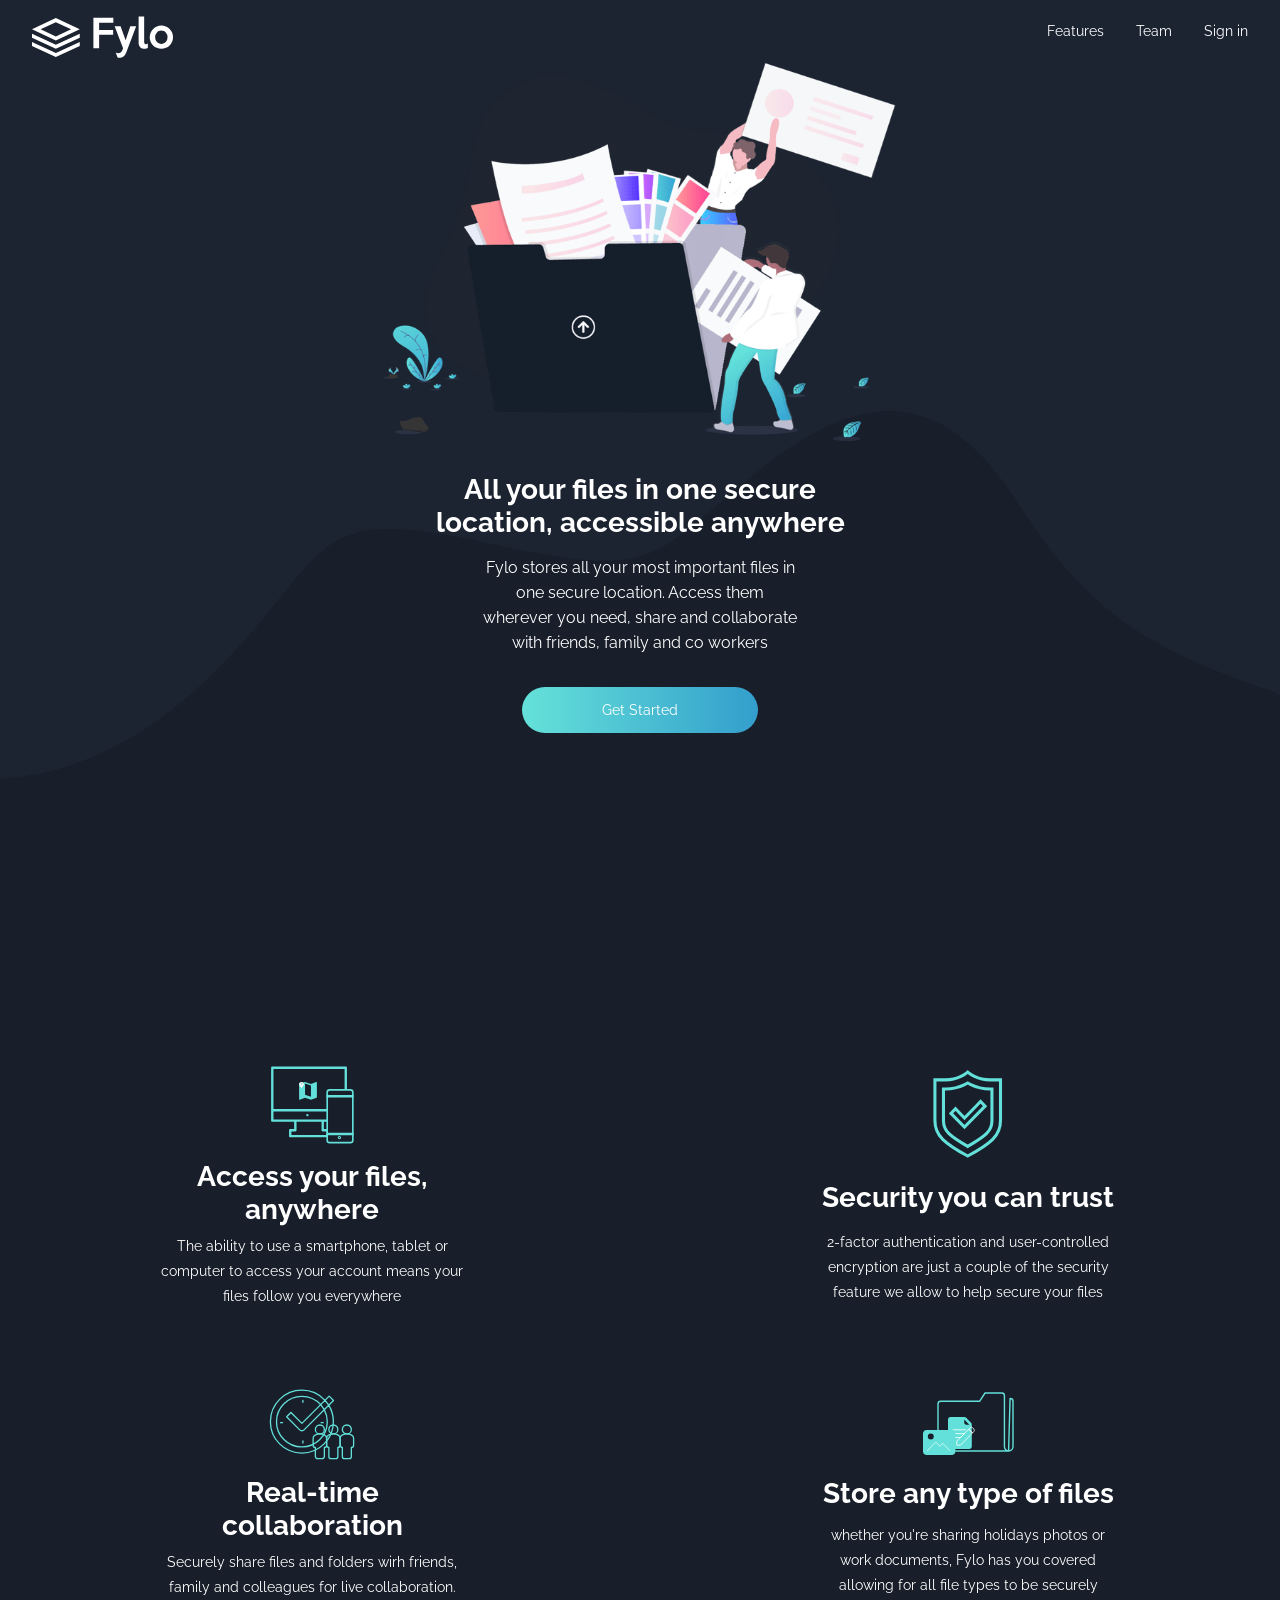
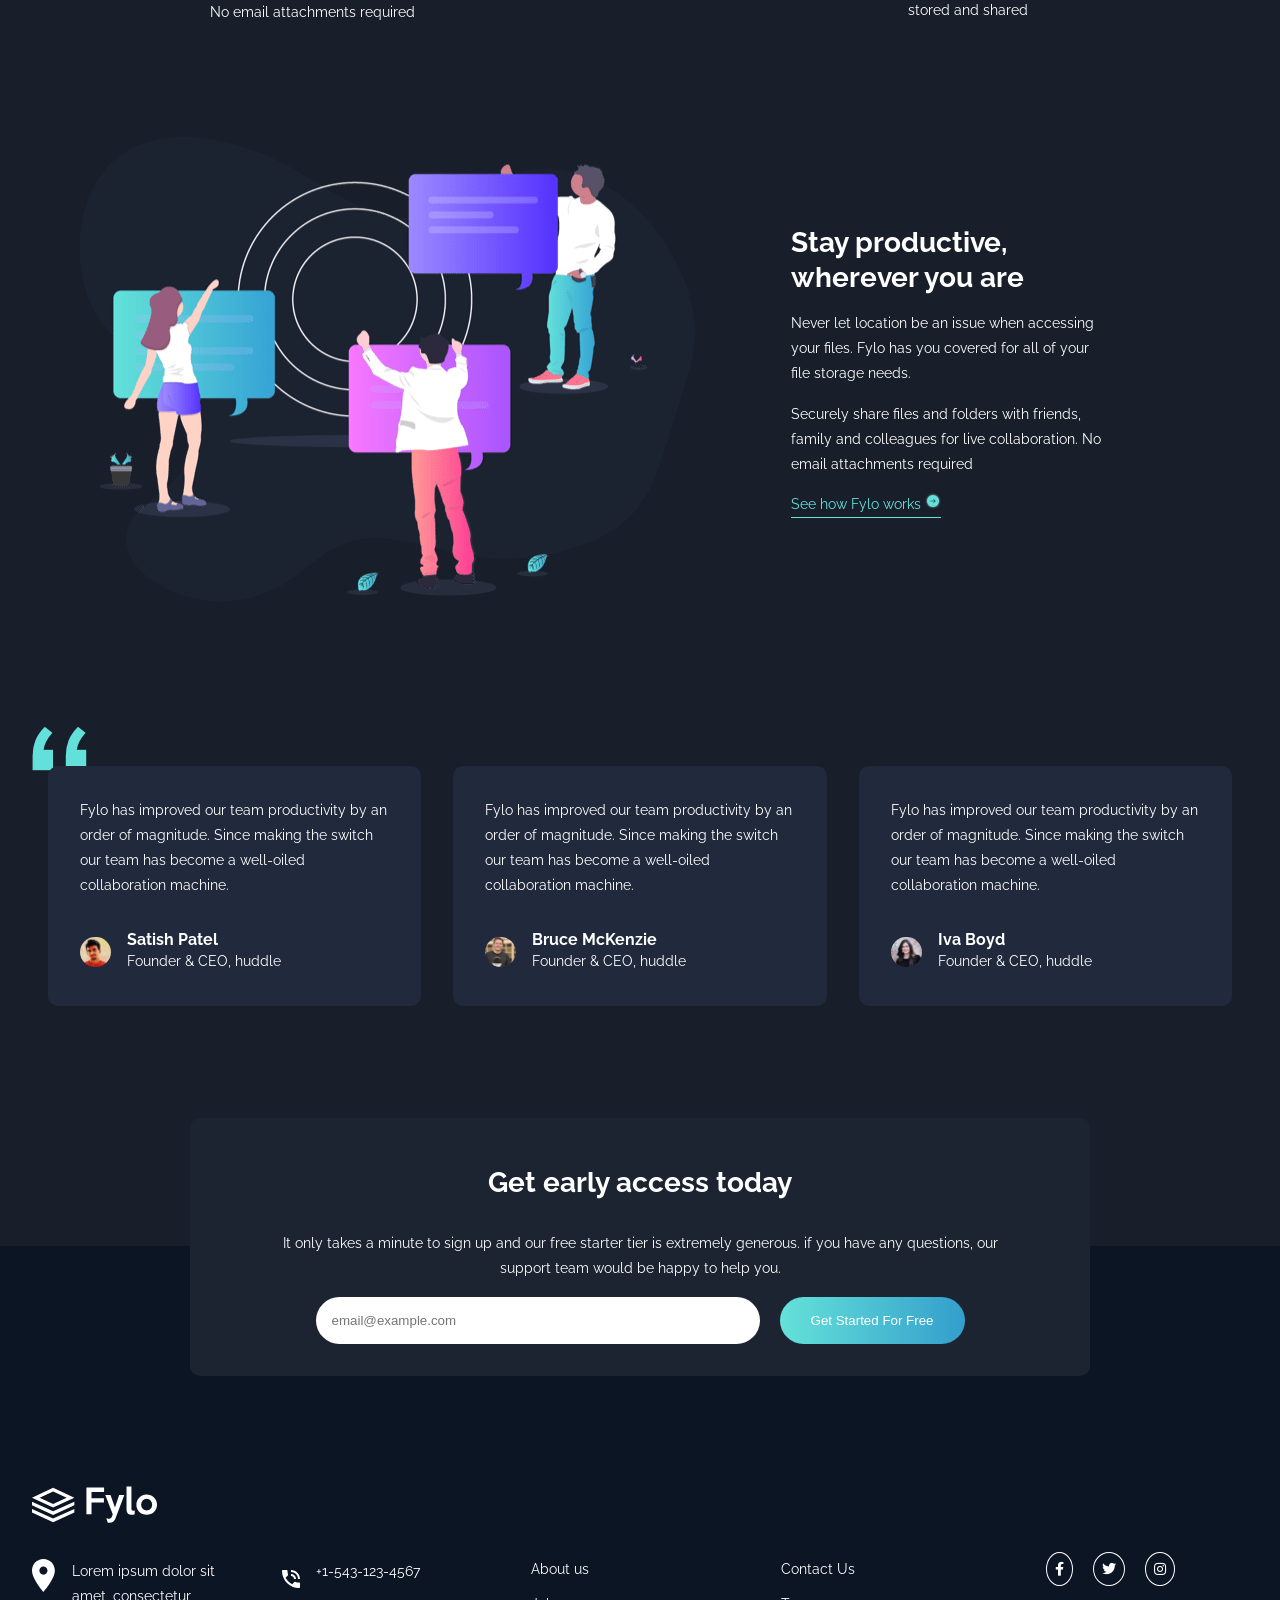
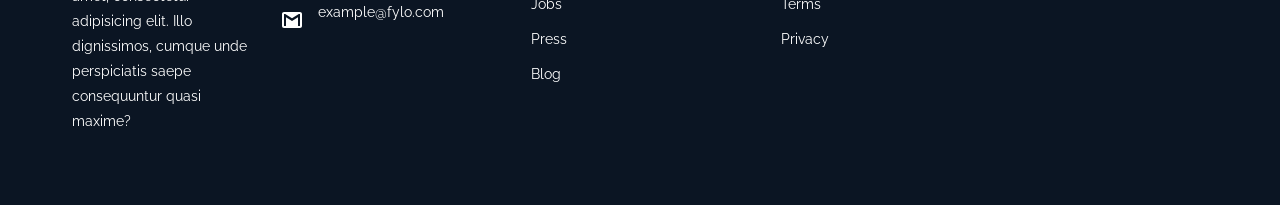
==== commit 4ed57af6: "corrected header in feature-section" ====
--- a/index.html
+++ b/index.html
@@ -52,28 +52,28 @@
         <div class="features-section">
             <div class="box">
                 <img src="./images/icon-access-anywhere.svg" alt="Access anywhere">
-                <h1>Acess your files, anywhere</h1>
+                <h1>Access your files, anywhere</h1>
                 <p>The ability to use a smartphone, tablet or computer
                     to access your account means your files
                     follow you everywhere</p>
             </div>
             <div class="box">
                 <img src="./images/icon-security.svg" alt="Access anywhere">
-                <h1>Acess your files, anywhere</h1>
+                <h1>Security you can trust</h1>
                 <p>2-factor authentication and user-controlled encryption are 
                     just a couple of the security feature we allow to help 
                     secure your files</p>
             </div>
             <div class="box">
                 <img src="./images/icon-collaboration.svg" alt="Access anywhere">
-                <h1>Acess your files, anywhere</h1>
+                <h1>Real-time collaboration</h1>
                 <p>Securely share files and folders wirh friends, family and
                     colleagues for live collaboration. No email attachments
                     required</p>
             </div>
             <div class="box">
                 <img src="./images/icon-any-file.svg" alt="Access anywhere">
-                <h1>Acess your files, anywhere</h1>
+                <h1>Store any type of files</h1>
                 <p>whether you're sharing holidays photos or work
                     documents, Fylo has you covered allowing for all file types to be securely stored and shared
                 </p>
@@ -91,7 +91,7 @@
                     covered for all of your file storage needs.</p>
                 <p>Securely share files and folders with friends, family and colleagues for live
                     collaboration. No email attachments required</p>
-                <a href="#">See how Fylo workd <img src="/images/icon-arrow.svg" alt=""></a>
+                <a href="#">See how Fylo works <img src="/images/icon-arrow.svg" alt=""></a>
             </div>
         </div>
 
--- a/style.css
+++ b/style.css
@@ -95,7 +95,7 @@
   display: grid;
   grid-template-columns: repeat(2, 1fr);
   grid-gap: 2rem;
-  padding-top: 5rem;
+  padding-top: 15rem;
 }
 .features-section .box {
   display: grid;
